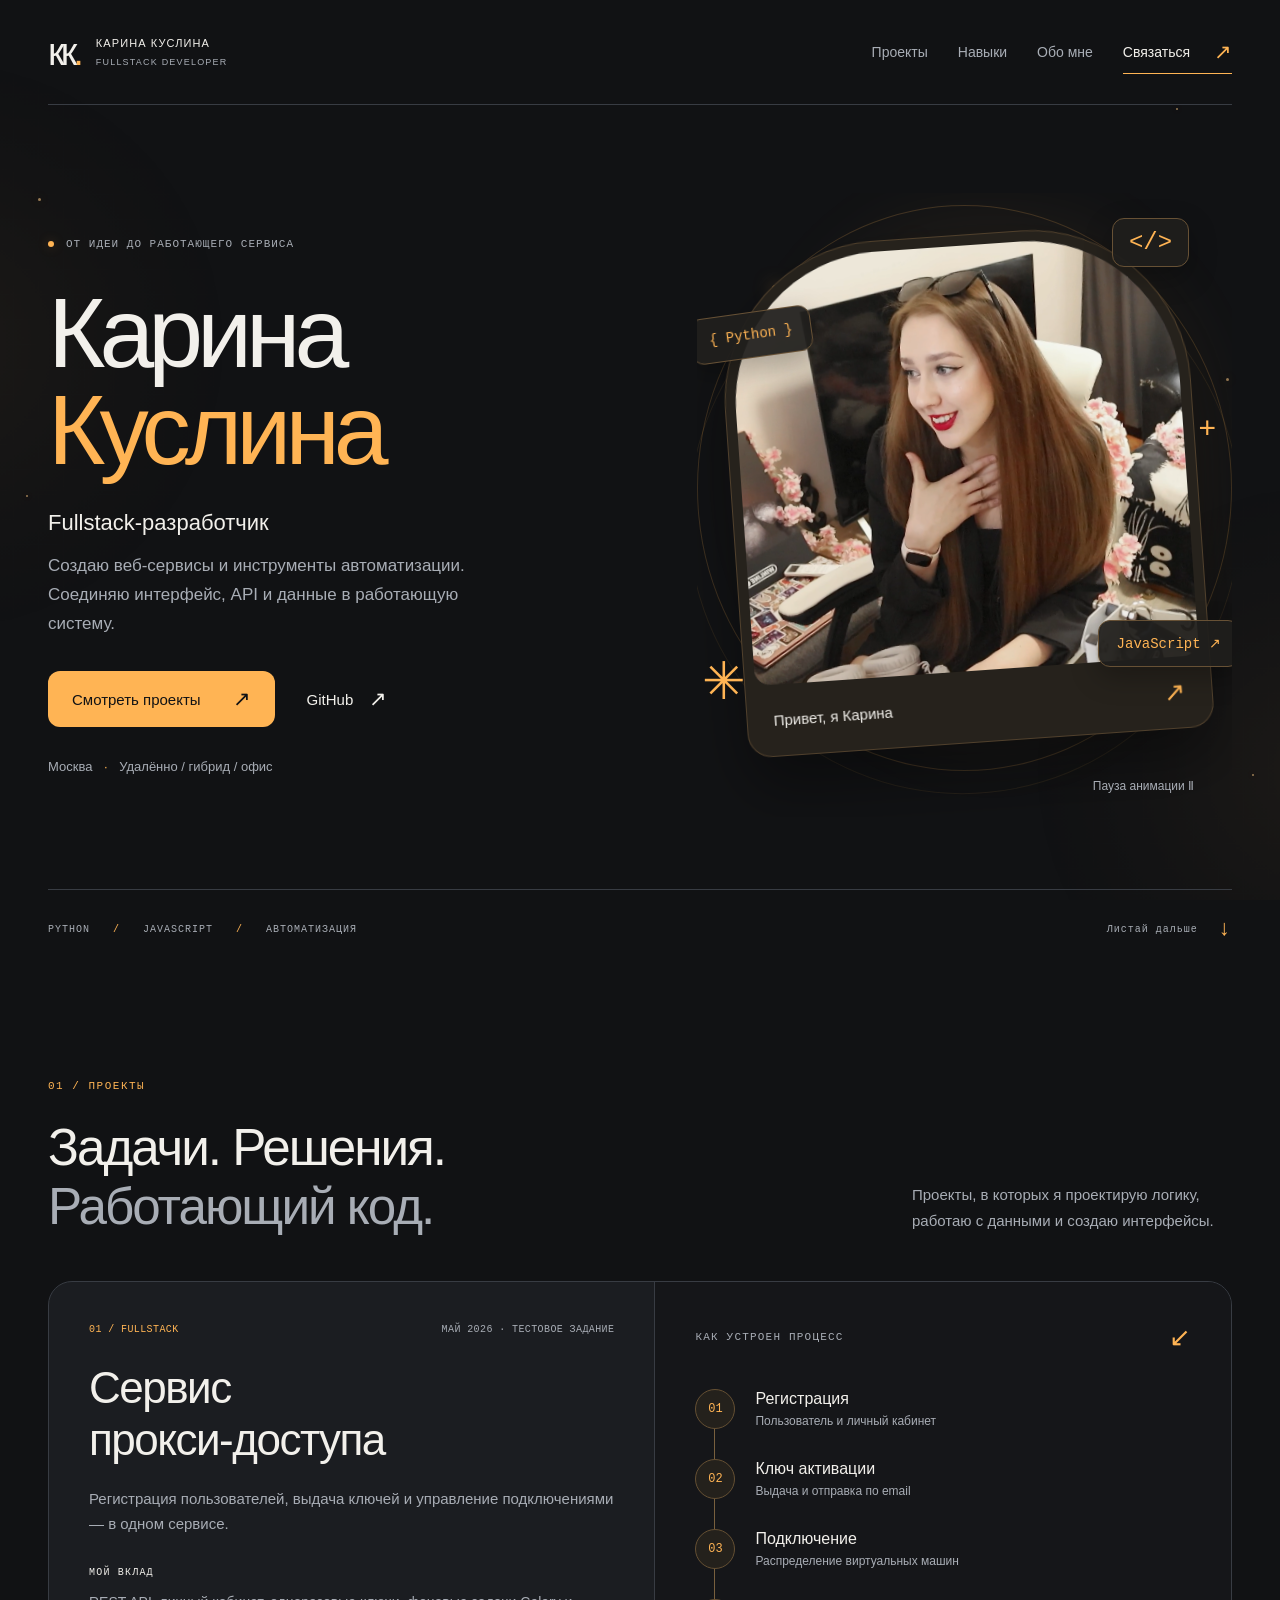
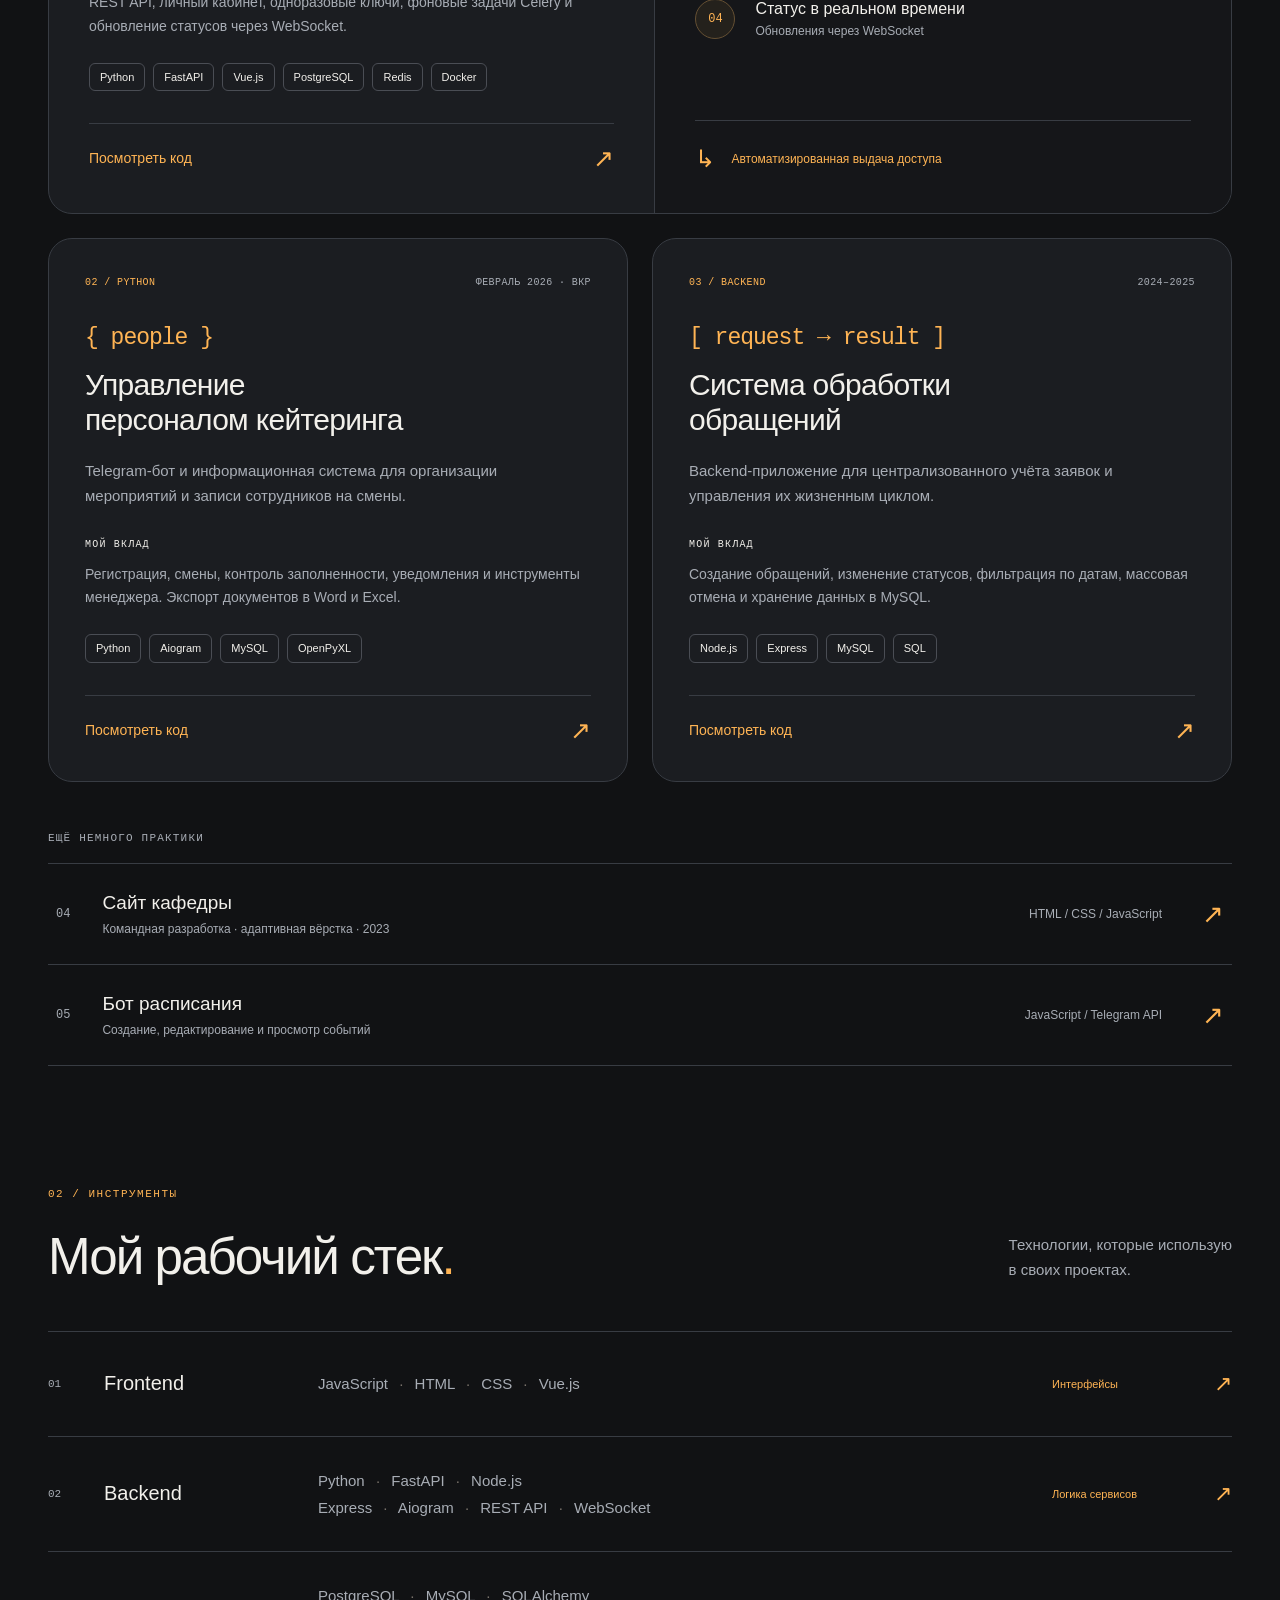
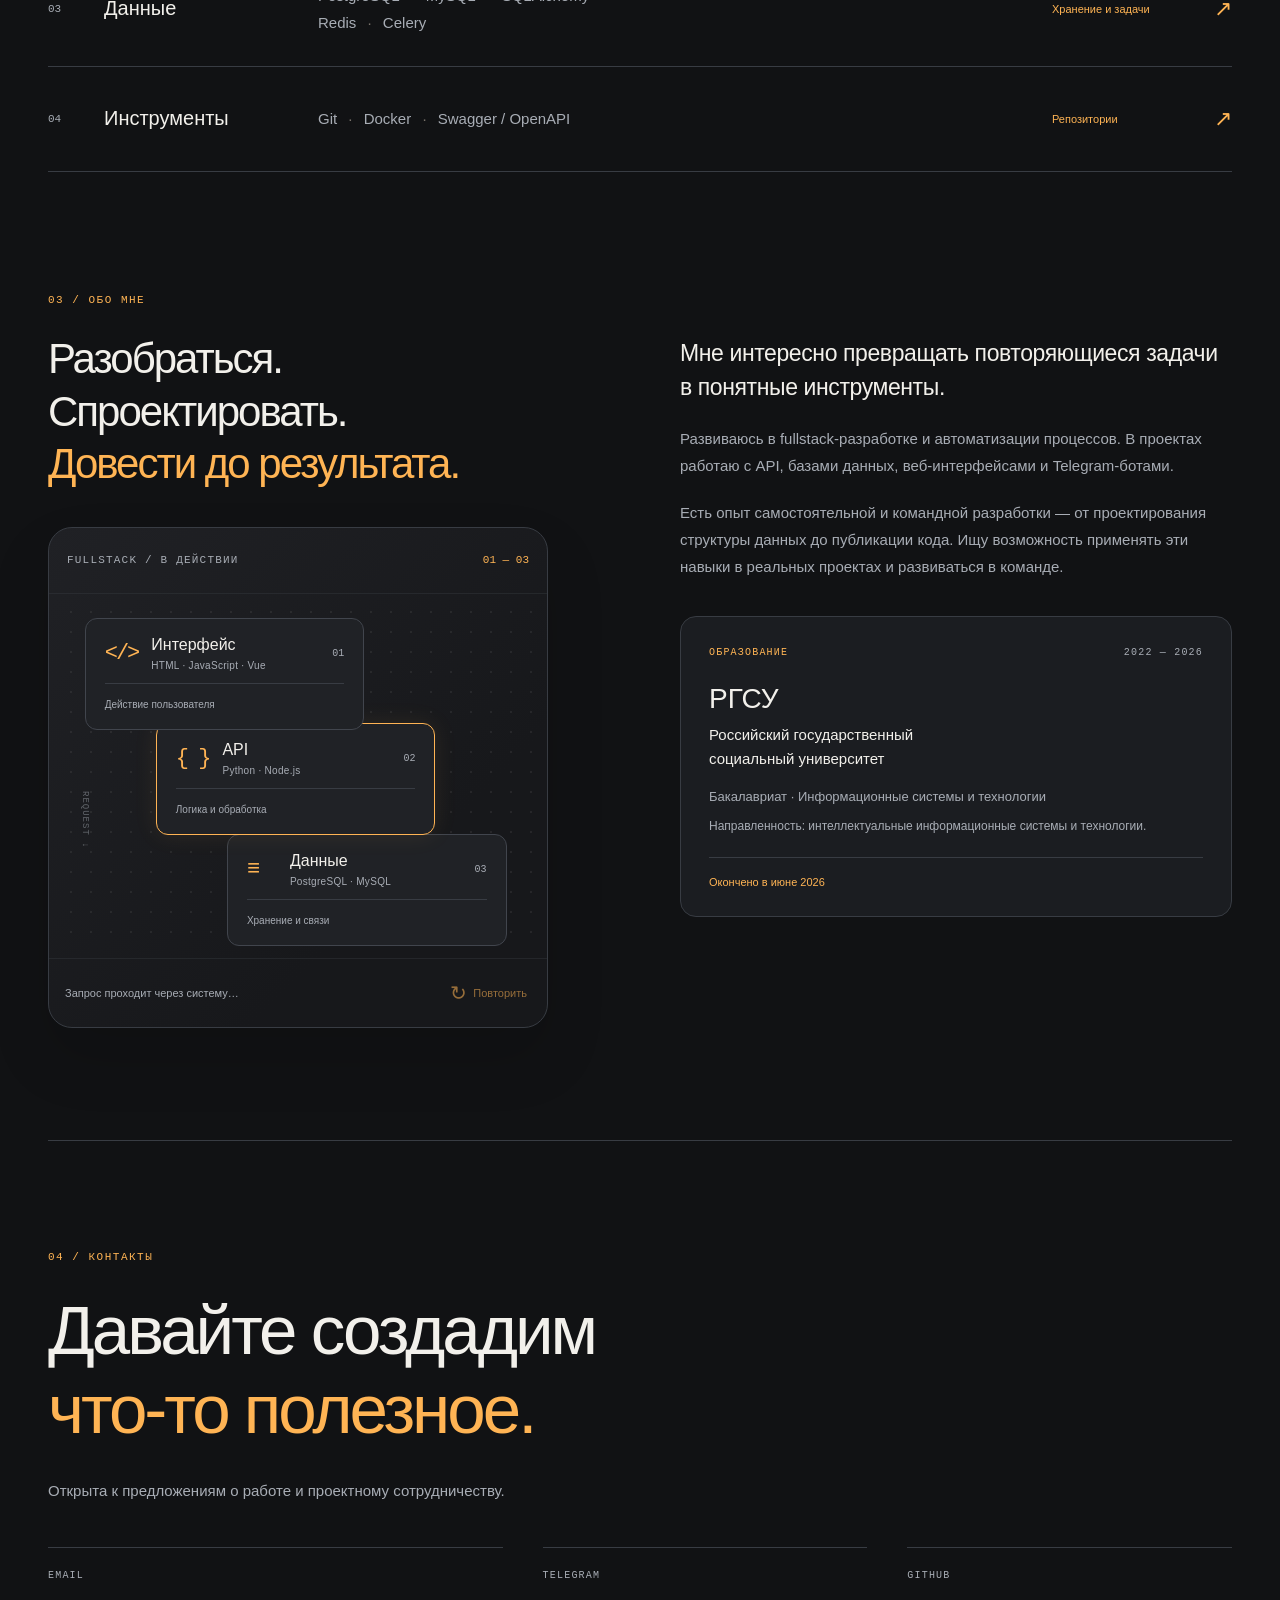
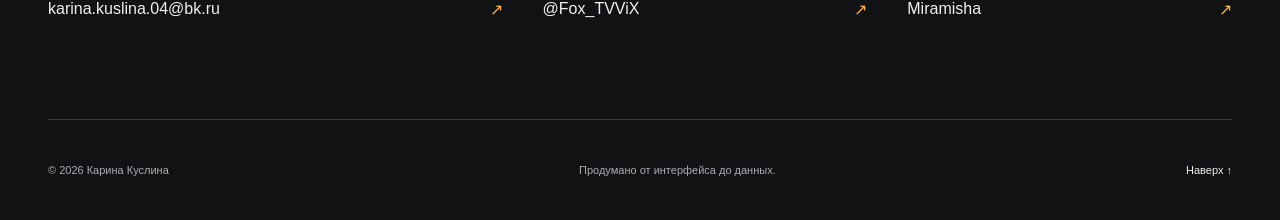
==== design/prototype/index.html @ ec98547b "Remove decorative arrow from contact section" ====
<!doctype html>
<html lang="ru">
<head>
  <meta charset="utf-8">
  <meta name="viewport" content="width=device-width, initial-scale=1">
  <meta name="theme-color" content="#111214">
  <meta name="description" content="Карина Куслина — fullstack-разработчик. Python, JavaScript, веб-сервисы и автоматизация процессов.">
  <title>Карина Куслина — Fullstack-разработчик</title>
  <link rel="stylesheet" href="styles.css">
  <script src="prototype.js" defer></script>
</head>
<body>
  <div class="ambient-background" aria-hidden="true">
    <span class="ambient-glow glow-a"></span><span class="ambient-glow glow-b"></span>
    <span class="ambient-dot dot-a"></span><span class="ambient-dot dot-b"></span>
    <span class="ambient-dot dot-c"></span><span class="ambient-dot dot-d"></span>
    <span class="ambient-dot dot-e"></span><span class="ambient-dot dot-f"></span>
  </div>
  <a class="skip-link" href="#main">К содержанию</a>
  <div class="page-progress" aria-hidden="true"></div>
  <header class="site-header">
    <a class="wordmark" href="#" aria-label="Карина Куслина, в начало"><span class="monogram">кк<span>.</span></span><span class="wordmark-caption">КАРИНА КУСЛИНА<br><span>FULLSTACK DEVELOPER</span></span></a>
    <nav aria-label="Основная навигация">
      <a href="#projects">Проекты</a><a href="#skills">Навыки</a><a href="#about">Обо мне</a><a href="#contact" class="nav-contact">Связаться <span aria-hidden="true">↗</span></a>
    </nav>
  </header>
  <main id="main">
    <section class="hero" aria-labelledby="hero-title">
      <div class="hero-copy">
        <p class="eyebrow entrance"><span class="status-dot"></span> ОТ ИДЕИ ДО РАБОТАЮЩЕГО СЕРВИСА</p>
        <h1 id="hero-title" class="entrance">Карина<br><span>Куслина</span></h1>
        <div class="hero-description entrance"><p class="role">Fullstack-разработчик</p><p>Создаю веб-сервисы и инструменты автоматизации. Соединяю интерфейс, API и данные в работающую систему.</p></div>
        <div class="hero-actions entrance"><a class="button button-primary" href="#projects">Смотреть проекты <span aria-hidden="true">↗</span></a><a class="text-link" href="https://github.com/Miramisha" target="_blank" rel="noopener noreferrer">GitHub <span aria-hidden="true">↗</span></a></div>
        <p class="hero-location entrance">Москва <span>·</span> Удалённо / гибрид / офис</p>
      </div>
      <div class="portrait-scene entrance" data-portrait>
        <div class="portrait-aura" aria-hidden="true"></div>
        <div class="portrait-orbit orbit-one" aria-hidden="true"></div>
        <div class="portrait-orbit orbit-two" aria-hidden="true"></div>
        <figure class="portrait-frame"><div class="portrait-crop"><img src="assets/karina-portrait.png" alt="Карина Куслина" width="828" height="1792" fetchpriority="high"></div><figcaption><span>Привет, я Карина</span><span aria-hidden="true">↗</span></figcaption></figure>
        <span class="floating-token token-python" aria-hidden="true">{ Python }</span>
        <span class="floating-token token-js" aria-hidden="true">JavaScript ↗</span>
        <span class="floating-token token-code" aria-hidden="true">&lt;/&gt;</span>
        <span class="portrait-spark spark-one" aria-hidden="true">✳</span>
        <span class="portrait-spark spark-two" aria-hidden="true">+</span>
        <button class="motion-toggle" type="button" aria-pressed="false" data-motion-toggle>Пауза анимации <span aria-hidden="true">Ⅱ</span></button>
      </div>
    </section>
    <div class="hero-footnote"><span>PYTHON <span class="slash">/</span> JAVASCRIPT <span class="slash">/</span> АВТОМАТИЗАЦИЯ</span><a href="#projects">Листай дальше <span aria-hidden="true">↓</span></a></div>

    <section class="section projects" id="projects" aria-labelledby="projects-title">
      <div class="section-heading reveal"><div><p class="eyebrow section-number">01 / ПРОЕКТЫ</p><h2 id="projects-title">Задачи. Решения.<br><span class="muted">Работающий код.</span></h2></div><p class="section-intro">Проекты, в которых я проектирую логику, работаю с данными и создаю интерфейсы.</p></div>
      <article class="project project-featured reveal">
        <div class="project-copy"><div class="project-meta"><span>01 / FULLSTACK</span><span>МАЙ 2026 · ТЕСТОВОЕ ЗАДАНИЕ</span></div><h3>Сервис<br>прокси-доступа</h3><p>Регистрация пользователей, выдача ключей и управление подключениями — в одном сервисе.</p><div class="contribution"><span class="micro-label">МОЙ ВКЛАД</span><p>REST API, личный кабинет, одноразовые ключи, фоновые задачи Celery и обновление статусов через WebSocket.</p></div><ul class="tags" aria-label="Технологии проекта"><li>Python</li><li>FastAPI</li><li>Vue.js</li><li>PostgreSQL</li><li>Redis</li><li>Docker</li></ul><a class="project-link" href="https://github.com/Miramisha/proxy-access-service" target="_blank" rel="noopener noreferrer">Посмотреть код <span aria-hidden="true">↗</span></a></div>
        <div class="project-flow" aria-label="Схема возможностей сервиса прокси-доступа"><div class="flow-label"><span class="micro-label">КАК УСТРОЕН ПРОЦЕСС</span><span aria-hidden="true">↙</span></div><ol class="flow-steps"><li><span class="step-count">01</span><div><strong>Регистрация</strong><span>Пользователь и личный кабинет</span></div></li><li><span class="step-count">02</span><div><strong>Ключ активации</strong><span>Выдача и отправка по email</span></div></li><li><span class="step-count">03</span><div><strong>Подключение</strong><span>Распределение виртуальных машин</span></div></li><li><span class="step-count">04</span><div><strong>Статус в реальном времени</strong><span>Обновления через WebSocket</span></div></li></ol><div class="flow-result"><span aria-hidden="true">↳</span> Автоматизированная выдача доступа</div></div>
      </article>
      <div class="project-grid">
        <article class="project reveal"><div class="project-meta"><span>02 / PYTHON</span><span>ФЕВРАЛЬ 2026 · ВКР</span></div><div class="project-mark" aria-hidden="true">{ people }</div><h3>Управление<br>персоналом кейтеринга</h3><p>Telegram-бот и информационная система для организации мероприятий и записи сотрудников на смены.</p><div class="contribution"><span class="micro-label">МОЙ ВКЛАД</span><p>Регистрация, смены, контроль заполненности, уведомления и инструменты менеджера. Экспорт документов в Word и Excel.</p></div><ul class="tags" aria-label="Технологии проекта"><li>Python</li><li>Aiogram</li><li>MySQL</li><li>OpenPyXL</li></ul><a class="project-link" href="https://github.com/Miramisha/telegram-bot-catering-management" target="_blank" rel="noopener noreferrer">Посмотреть код <span aria-hidden="true">↗</span></a></article>
        <article class="project reveal"><div class="project-meta"><span>03 / BACKEND</span><span>2024–2025</span></div><div class="project-mark" aria-hidden="true">[ request → result ]</div><h3>Система обработки<br>обращений</h3><p>Backend-приложение для централизованного учёта заявок и управления их жизненным циклом.</p><div class="contribution"><span class="micro-label">МОЙ ВКЛАД</span><p>Создание обращений, изменение статусов, фильтрация по датам, массовая отмена и хранение данных в MySQL.</p></div><ul class="tags" aria-label="Технологии проекта"><li>Node.js</li><li>Express</li><li>MySQL</li><li>SQL</li></ul><a class="project-link" href="https://github.com/Miramisha/appeals-system" target="_blank" rel="noopener noreferrer">Посмотреть код <span aria-hidden="true">↗</span></a></article>
      </div>
      <div class="more-projects reveal"><p class="micro-label">ЕЩЁ НЕМНОГО ПРАКТИКИ</p><a href="https://github.com/Miramisha/TProgramming_2023" target="_blank" rel="noopener noreferrer"><span class="more-number">04</span><span class="more-title">Сайт кафедры<small>Командная разработка · адаптивная вёрстка · 2023</small></span><span class="more-stack">HTML / CSS / JavaScript</span><span class="link-arrow" aria-hidden="true">↗</span></a><a href="https://github.com/Miramisha/telegram-schedule-bot" target="_blank" rel="noopener noreferrer"><span class="more-number">05</span><span class="more-title">Бот расписания<small>Создание, редактирование и просмотр событий</small></span><span class="more-stack">JavaScript / Telegram API</span><span class="link-arrow" aria-hidden="true">↗</span></a></div>
    </section>

    <section class="section skills" id="skills" aria-labelledby="skills-title"><div class="section-heading reveal"><div><p class="eyebrow section-number">02 / ИНСТРУМЕНТЫ</p><h2 id="skills-title">Мой рабочий стек<span class="accent">.</span></h2></div><p class="section-intro">Технологии, которые использую<br>в своих проектах.</p></div><div class="skill-table">
      <div class="skill-row reveal"><span class="skill-index">01</span><h3>Frontend</h3><p>JavaScript <span>·</span> HTML <span>·</span> CSS <span>·</span> Vue.js</p><a href="#projects" aria-label="Посмотреть проекты с frontend">Интерфейсы <span aria-hidden="true">↗</span></a></div>
      <div class="skill-row reveal"><span class="skill-index">02</span><h3>Backend</h3><p>Python <span>·</span> FastAPI <span>·</span> Node.js<br>Express <span>·</span> Aiogram <span>·</span> REST API <span>·</span> WebSocket</p><a href="#projects" aria-label="Посмотреть backend-проекты">Логика сервисов <span aria-hidden="true">↗</span></a></div>
      <div class="skill-row reveal"><span class="skill-index">03</span><h3>Данные</h3><p>PostgreSQL <span>·</span> MySQL <span>·</span> SQLAlchemy<br>Redis <span>·</span> Celery</p><a href="#projects" aria-label="Посмотреть проекты с базами данных">Хранение и задачи <span aria-hidden="true">↗</span></a></div>
      <div class="skill-row reveal"><span class="skill-index">04</span><h3>Инструменты</h3><p>Git <span>·</span> Docker <span>·</span> Swagger / OpenAPI</p><a href="https://github.com/Miramisha" target="_blank" rel="noopener noreferrer">Репозитории <span aria-hidden="true">↗</span></a></div>
    </div></section>

    <section class="section about" id="about" aria-labelledby="about-title"><div class="about-title reveal"><p class="eyebrow section-number">03 / ОБО МНЕ</p><h2 id="about-title">Разобраться.<br>Спроектировать.<br><span class="accent">Довести до результата.</span></h2>      <div class="system-card entrance" aria-label="Анимированная схема: интерфейс передаёт запрос в API, API обращается к данным и возвращает ответ">
        <div class="system-heading"><span class="micro-label">FULLSTACK / В ДЕЙСТВИИ</span><span class="system-index">01 — 03</span></div>
        <div class="system-diagram" data-system>
          <svg class="connections" viewBox="0 0 480 348" preserveAspectRatio="none" aria-hidden="true"><path class="wire" d="M135 77 V123 Q135 138 150 138 H240 V173 M240 173 V229 Q240 244 255 244 H345 V285"/><path class="wire-active" d="M135 77 V123 Q135 138 150 138 H240 V173 M240 173 V229 Q240 244 255 244 H345 V285"/></svg>
          <div class="system-node node-interface" data-node="0"><div class="node-title"><span class="node-symbol" aria-hidden="true">&lt;/&gt;</span><span>Интерфейс<small>HTML · JavaScript · Vue</small></span><span class="node-number">01</span></div><div class="node-rule"></div><span class="node-caption">Действие пользователя</span></div>
          <div class="packet-label" aria-hidden="true">REQUEST ↓</div>
          <div class="system-node node-api" data-node="1"><div class="node-title"><span class="node-symbol" aria-hidden="true">{ }</span><span>API<small>Python · Node.js</small></span><span class="node-number">02</span></div><div class="node-rule"></div><span class="node-caption">Логика и обработка</span></div>
          <div class="system-node node-data" data-node="2"><div class="node-title"><span class="node-symbol" aria-hidden="true">≡</span><span>Данные<small>PostgreSQL · MySQL</small></span><span class="node-number">03</span></div><div class="node-rule"></div><span class="node-caption">Хранение и связи</span></div>
        </div>
        <div class="system-footer"><span class="system-message" role="status" aria-live="polite">Одна система. Три уровня.</span><button type="button" class="replay" data-replay aria-label="Повторить анимацию запроса"><span aria-hidden="true">↻</span> Повторить</button></div>
      </div></div><div class="about-copy reveal"><p class="about-lead">Мне интересно превращать повторяющиеся задачи в понятные инструменты.</p><p>Развиваюсь в fullstack-разработке и автоматизации процессов. В проектах работаю с API, базами данных, веб-интерфейсами и Telegram-ботами.</p><p>Есть опыт самостоятельной и командной разработки — от проектирования структуры данных до публикации кода. Ищу возможность применять эти навыки в реальных проектах и развиваться в команде.</p><div class="education"><p class="micro-label">ОБРАЗОВАНИЕ <span>2022 — 2026</span></p><h3>РГСУ</h3><p>Российский государственный<br>социальный университет</p><p class="education-program">Бакалавриат · Информационные системы и технологии</p><p class="education-detail">Направленность: интеллектуальные информационные системы и технологии.</p><span class="graduated">Окончено в июне 2026</span></div></div></section>

    <section class="section contact reveal" id="contact" aria-labelledby="contact-title"><p class="eyebrow section-number">04 / КОНТАКТЫ</p><div class="contact-heading"><h2 id="contact-title">Давайте создадим<br><span class="accent">что-то полезное.</span></h2></div><p class="contact-description">Открыта к предложениям о работе и проектному сотрудничеству.</p><div class="contact-links"><a href="mailto:karina.kuslina.04@bk.ru"><span class="micro-label">EMAIL</span><span>karina.kuslina.04@bk.ru <span aria-hidden="true">↗</span></span></a><a href="https://t.me/Fox_TVViX" target="_blank" rel="noopener noreferrer"><span class="micro-label">TELEGRAM</span><span>@Fox_TVViX <span aria-hidden="true">↗</span></span></a><a href="https://github.com/Miramisha" target="_blank" rel="noopener noreferrer"><span class="micro-label">GITHUB</span><span>Miramisha <span aria-hidden="true">↗</span></span></a></div></section>
  </main>
  <footer class="site-footer"><span>© 2026 Карина Куслина</span><span>Продумано от интерфейса до данных.</span><a href="#">Наверх ↑</a></footer>
</body>
</html>
---- design/prototype/styles.css ----
:root{color-scheme:dark;--bg:#111214;--surface:#1b1d21;--text:#f2f0eb;--muted:#a8adb5;--accent:#ffb454;--hover:#ffc77d;--border:#383c43;--ease:cubic-bezier(.22,1,.36,1);font-family:Inter,"Helvetica Neue",Arial,sans-serif;color:var(--text);background:var(--bg);font-synthesis:none;scroll-behavior:smooth;scroll-padding-top:36px}
*{box-sizing:border-box}body{margin:0}a{color:inherit;text-decoration:none}button{font:inherit}button,a{-webkit-tap-highlight-color:transparent}a:focus-visible,button:focus-visible{outline:2px solid var(--accent);outline-offset:6px;border-radius:4px}::selection{color:var(--bg);background:var(--accent)}p,h1,h2,h3{margin:0}button{cursor:pointer}button:disabled{cursor:wait}a,button{touch-action:manipulation}.skip-link{position:absolute;top:12px;left:16px;z-index:10;background:var(--accent);color:var(--bg);padding:16px;transform:translateY(-200%)}.skip-link:focus{transform:translateY(0)}.page-progress{position:fixed;top:0;left:0;height:2px;width:100%;transform:scaleX(0);transform-origin:left;background:var(--accent);z-index:20;pointer-events:none}
.site-header,main,.site-footer{width:min(1200px,calc(100% - 96px));margin-inline:auto}.site-header{display:flex;align-items:center;justify-content:space-between;padding:30px 0;border-bottom:1px solid var(--border);gap:32px}.wordmark{display:flex;gap:16px;align-items:center;flex-shrink:0}.monogram{font-size:38px;letter-spacing:-4px;font-weight:500;line-height:1}.monogram span{color:var(--accent)}.wordmark-caption{font-size:11px;line-height:1.65;letter-spacing:1.1px}.wordmark-caption>span{color:var(--muted);font-size:9px;letter-spacing:1.2px}.site-header nav{display:flex;gap:30px;align-items:center;font-size:14px}.site-header nav a{display:inline-flex;gap:24px;align-items:center;min-height:44px;color:var(--muted);transition:color .2s}.site-header nav a:hover{color:var(--text)}.site-header nav .nav-contact{color:var(--text);border-bottom:1px solid var(--accent)}.nav-contact span{color:var(--accent);font-size:21px}
.hero{display:grid;grid-template-columns:1.1fr 1fr;gap:60px;align-items:center;padding:88px 0 72px}.eyebrow,.micro-label,.project-meta,.system-index,.packet-label,.node-number,.hero-footnote,.skill-index,.more-number{font-family:"SFMono-Regular",Consolas,"Liberation Mono",monospace}.eyebrow{font-size:12px;letter-spacing:1.5px;line-height:1.6}.hero .eyebrow{display:flex;align-items:center;gap:12px;color:var(--muted);font-size:11px;letter-spacing:1px}.status-dot{display:inline-block;width:6px;height:6px;background:var(--accent);border-radius:50%;box-shadow:0 0 12px #ffb45445}.hero h1{font-weight:500;font-size:clamp(70px,7.7vw,108px);letter-spacing:-6px;line-height:.98;margin:32px 0}.hero h1>span{color:var(--accent)}.hero h1>.name-period{color:var(--text)}.hero-description .role{font-size:22px;color:var(--text);margin-bottom:16px}.hero-description>p:last-child{font-size:17px;line-height:1.7;color:var(--muted);max-width:465px}.hero-actions{display:flex;align-items:center;gap:32px;margin-top:32px}.button{display:inline-flex;align-items:center;justify-content:space-between;min-height:54px;padding:16px 24px;gap:32px;border-radius:12px;font-size:15px;font-weight:500;transition:transform .2s var(--ease),background .2s}.button-primary{color:var(--bg);background:var(--accent)}.button-primary:hover{background:var(--hover);transform:translateY(-3px)}.button>span,.text-link>span{font-size:21px;transition:transform .2s}.button:hover>span,.text-link:hover>span{transform:translate(2px,-2px)}.text-link{font-size:15px;display:inline-flex;gap:16px;align-items:center;min-height:44px}.hero-location{font-size:13px;color:var(--muted);margin-top:32px}.hero-location span{padding:0 8px;color:var(--accent)}
.system-card{min-width:0;position:relative;background:linear-gradient(135deg,#202125,#17181b 70%);border:1px solid var(--border);border-radius:24px;overflow:hidden;margin-top:28px;box-shadow:0 30px 60px #0002}.system-heading{display:flex;justify-content:space-between;align-items:center;padding:24px 26px;border-bottom:1px solid #383c4366;gap:16px}.micro-label{font-size:11px;letter-spacing:1.2px;line-height:1.6}.system-heading .micro-label{color:var(--muted)}.system-index{font-size:11px;color:var(--accent);white-space:nowrap}.system-diagram{height:348px;position:relative;background-image:radial-gradient(#66666630 .8px,transparent .8px);background-size:20px 20px;margin:8px 12px}.connections{position:absolute;inset:0;width:100%;height:100%;overflow:visible}.wire,.wire-active{fill:none;stroke-width:1.5;stroke:var(--border)}.wire-active{stroke:var(--accent);stroke-dasharray:30 420;stroke-dashoffset:450;opacity:0}.system-node{position:absolute;width:59%;padding:17px 19px;background:#202226;border:1px solid #41454d;border-radius:12px;transition:border-color .3s,box-shadow .3s,transform .4s var(--ease)}.node-interface{top:16px;left:5%;z-index:3}.node-api{top:124px;left:20%;z-index:2}.node-data{top:232px;left:35%;z-index:1}.node-title{display:flex;align-items:center;gap:13px;font-size:16px}.node-title small{display:block;color:var(--muted);font-size:10px;margin-top:6px;letter-spacing:.3px}.node-symbol{color:var(--accent);font-family:monospace;font-size:22px;letter-spacing:-2px;min-width:30px}.node-number{margin-left:auto;font-size:10px;color:var(--muted)}.node-rule{height:1px;background:#383c43;margin:12px 0 10px}.node-caption{font-size:10px;color:var(--muted)}.packet-label{position:absolute;top:189px;left:4%;font-size:9px;letter-spacing:1px;color:#a8adb580;writing-mode:vertical-rl}.system-node.is-active{border-color:var(--accent);box-shadow:0 0 24px #ffb45416;transform:translateY(-3px)}.system-card.is-running .wire-active{animation:request-flow 1.8s linear both}.system-footer{display:flex;justify-content:space-between;align-items:center;gap:12px;min-height:62px;padding:16px 24px;border-top:1px solid #383c4366}.system-message{font-size:11px;color:var(--muted)}.replay{background:transparent;border:0;color:var(--accent);font-size:11px;display:flex;align-items:center;gap:6px;min-height:36px;padding:4px;white-space:nowrap}.replay>span{font-size:20px}.replay:disabled{opacity:.55}.hero-footnote{display:flex;justify-content:space-between;align-items:center;border-top:1px solid var(--border);padding:24px 0;color:var(--muted);font-size:10px;letter-spacing:1px}.hero-footnote .slash{color:var(--accent);padding:0 16px}.hero-footnote a{display:flex;gap:20px;align-items:center;min-height:32px}.hero-footnote a>span{color:var(--accent);font-size:22px}
.section{padding-top:108px;padding-bottom:12px;scroll-margin-top:24px}.section-heading{display:flex;align-items:flex-end;justify-content:space-between;gap:48px;margin-bottom:44px}.section-number{color:var(--accent);font-size:11px;margin-bottom:24px}h2{font-weight:500;font-size:clamp(34px,4vw,52px);letter-spacing:-2px;line-height:1.15}.muted{color:var(--muted)}.accent{color:var(--accent)}.section-intro{max-width:320px;color:var(--muted);font-size:15px;line-height:1.7;padding-bottom:4px}.project{background:var(--surface);border:1px solid var(--border);border-radius:24px;padding:36px;display:flex;flex-direction:column;transition:transform .25s var(--ease),border-color .25s;min-width:0}.project:hover,.project:focus-within{border-color:#a67a45;transform:translateY(-4px)}.project-featured{display:grid;grid-template-columns:1.05fr 1fr;padding:0;overflow:hidden}.project-copy{padding:40px}.project-meta{display:flex;justify-content:space-between;gap:14px;flex-wrap:wrap;font-size:10px;color:var(--muted);letter-spacing:.4px;line-height:1.6}.project-meta>span:first-child{color:var(--accent)}.project h3{font-size:30px;font-weight:500;line-height:1.18;letter-spacing:-.7px;margin-top:24px;margin-bottom:20px}.project-featured h3{font-size:44px;letter-spacing:-1.5px}.project p{font-size:15px;color:var(--muted);line-height:1.7}.contribution{margin-top:24px}.contribution .micro-label{color:var(--text);font-size:10px}.contribution p{margin-top:10px;font-size:14px}.tags{list-style:none;padding:0;display:flex;flex-wrap:wrap;gap:8px;margin:24px 0 32px}.tags li{border:1px solid #4a4d54;border-radius:6px;padding:6px 10px;font-size:11px;color:var(--text);line-height:1.3}.project-link{margin-top:auto;display:flex;justify-content:space-between;align-items:center;font-size:14px;color:var(--accent);padding-top:20px;border-top:1px solid var(--border);min-height:44px}.project-link>span{font-size:25px;transition:transform .2s}.project-link:hover>span{transform:translate(3px,-3px)}.project-flow{background:#151619;padding:40px;display:flex;flex-direction:column;border-left:1px solid var(--border)}.flow-label{display:flex;justify-content:space-between;align-items:center;color:var(--muted)}.flow-label>span:last-child{font-size:26px;color:var(--accent)}.flow-steps{padding:0;list-style:none;position:relative;margin:36px 0 28px}.flow-steps:before{content:"";position:absolute;left:19px;top:25px;bottom:25px;border-left:1px solid #78603e}.flow-steps li{position:relative;display:flex;gap:20px;align-items:center;padding:0 0 30px}.flow-steps li:last-child{padding-bottom:0}.step-count{font-family:monospace;display:flex;align-items:center;justify-content:center;background:#24211c;color:var(--accent);width:40px;height:40px;border:1px solid #655033;border-radius:50%;flex-shrink:0;font-size:12px}.flow-steps strong{font-size:16px;font-weight:500}.flow-steps div>span{display:block;color:var(--muted);font-size:12px;margin-top:6px}.flow-result{border-top:1px solid var(--border);padding-top:24px;font-size:12px;color:var(--accent);margin-top:auto;display:flex;gap:16px;align-items:center}.flow-result>span{font-size:24px}.project-grid{display:grid;grid-template-columns:1fr 1fr;gap:24px;margin-top:24px}.project-mark{font-family:monospace;color:var(--accent);font-size:23px;letter-spacing:-1px;margin:34px 0 4px}.project-grid .project h3{margin-top:12px}.more-projects{margin-top:48px}.more-projects>.micro-label{color:var(--muted);margin-bottom:16px}.more-projects>a{display:flex;align-items:center;gap:32px;padding:28px 8px;border-top:1px solid var(--border);transition:background .2s}.more-projects>a:last-child{border-bottom:1px solid var(--border)}.more-projects>a:hover{background:var(--surface)}.more-number{font-size:12px;color:var(--muted)}.more-title{font-size:19px}.more-title small{display:block;font-size:12px;color:var(--muted);margin-top:8px}.more-stack{font-size:12px;color:var(--muted);margin-left:auto}.link-arrow{color:var(--accent);font-size:26px;margin-left:8px}
.skill-row{display:grid;grid-template-columns:32px 190px 1fr 180px;gap:24px;align-items:center;border-top:1px solid var(--border);padding:30px 0}.skill-row:last-child{border-bottom:1px solid var(--border)}.skill-index{font-size:11px;color:var(--muted)}.skill-row h3{font-size:20px;font-weight:500}.skill-row p{font-size:15px;line-height:1.8;color:var(--muted)}.skill-row p>span{padding:0 7px;color:#79726a}.skill-row a{color:var(--accent);font-size:11px;min-height:44px;display:flex;align-items:center;justify-content:space-between;gap:16px}.skill-row a>span{font-size:22px}.about{display:grid;grid-template-columns:1fr 1fr;gap:80px;padding-bottom:112px;border-bottom:1px solid var(--border)}.about h2{font-size:42px;line-height:1.25}.about-copy{padding-top:44px}.about-copy>p{font-size:15px;line-height:1.8;color:var(--muted);margin-bottom:20px}.about-copy>.about-lead{font-size:23px;color:var(--text);line-height:1.5;letter-spacing:-.4px}.education{margin-top:36px;padding:28px;border:1px solid var(--border);border-radius:16px;background:var(--surface)}.education .micro-label{color:var(--accent);display:flex;justify-content:space-between;gap:12px;font-size:10px}.education .micro-label>span{color:var(--muted)}.education h3{font-size:28px;font-weight:500;margin:22px 0 8px}.education p{font-size:15px;line-height:1.6}.education .education-program{color:var(--muted);font-size:13px;margin-top:16px}.education .education-detail{color:var(--muted);font-size:12px;margin-top:10px}.graduated{display:block;border-top:1px solid var(--border);padding-top:18px;margin-top:20px;font-size:11px;color:var(--accent)}.contact{padding-bottom:100px}.contact-heading{display:flex;justify-content:space-between;align-items:center;gap:32px}.contact h2{font-size:clamp(40px,5.4vw,72px);letter-spacing:-3px}.contact-description{color:var(--muted);font-size:15px;line-height:1.7;margin:28px 0 44px}.contact-links{display:grid;grid-template-columns:1.4fr 1fr 1fr;gap:40px}.contact-links>a{display:flex;flex-direction:column;gap:16px;border-top:1px solid var(--border);padding-top:20px;min-width:0}.contact-links>a>.micro-label{color:var(--muted);font-size:10px}.contact-links>a>span:last-child{font-size:16px;display:flex;justify-content:space-between;gap:12px;overflow-wrap:anywhere}.contact-links>a>span:last-child>span{color:var(--accent)}.contact-links>a:hover{border-color:var(--accent)}.site-footer{border-top:1px solid var(--border);padding:28px 0;display:flex;justify-content:space-between;gap:20px;align-items:center;font-size:11px;color:var(--muted)}.site-footer a{min-height:44px;display:flex;align-items:center;color:var(--text)}
@keyframes request-flow{0%{opacity:0;stroke-dashoffset:450}15%{opacity:1}85%{opacity:1}100%{opacity:0;stroke-dashoffset:-60}}
@media(min-width:801px){.hero-copy .entrance:nth-child(2){animation-delay:80ms}.hero-copy .entrance:nth-child(3){animation-delay:140ms}.hero-copy .entrance:nth-child(4){animation-delay:210ms}}
@media(max-width:1100px){.site-header,main,.site-footer{width:calc(100% - 64px)}.hero{gap:32px}.hero h1{font-size:88px}.hero .eyebrow{font-size:9px}.wordmark-caption{display:none}.site-header nav{gap:24px}.system-heading{padding-inline:18px}.system-heading .micro-label{font-size:9px}.system-node{width:65%;padding:14px}.node-interface{left:1%}.node-api{left:16%}.node-data{left:31%}.node-title{gap:10px;font-size:14px}.node-symbol{min-width:25px}.system-footer{padding-inline:14px}.system-message{font-size:10px}.skill-row{grid-template-columns:24px 150px 1fr 140px;gap:16px}.project-copy,.project-flow{padding:32px}.about{gap:48px}.about h2{font-size:36px}.contact-links{gap:24px}.contact-links>a>span:last-child{font-size:14px}}
@media(max-width:800px){.hero{grid-template-columns:1fr;padding-top:56px;gap:24px}.hero h1{font-size:100px}.hero .eyebrow{font-size:10px}.hero-copy{max-width:600px}.system-card{max-width:560px;width:100%;justify-self:center;margin-top:24px}.system-node{width:59%}.node-interface{left:5%}.node-api{left:20%}.node-data{left:35%}.node-title{font-size:16px}.system-heading .micro-label{font-size:11px}.system-message{font-size:11px}.section{padding-top:80px}.section-heading{align-items:flex-start;gap:24px}.section-intro{max-width:240px;font-size:14px}.project-featured{grid-template-columns:1fr}.project-flow{border-left:0;border-top:1px solid var(--border)}.flow-steps{display:grid;grid-template-columns:1fr 1fr;gap:24px}.flow-steps:before{display:none}.flow-steps li{padding:0;gap:12px}.flow-steps strong{font-size:14px}.flow-steps div>span{font-size:11px}.project{padding:28px}.project-featured{padding:0}.project h3{font-size:26px}.project-featured h3{font-size:40px}.project-meta{font-size:9px}.project p{font-size:14px}.project-mark{font-size:19px}.skill-row{grid-template-columns:24px 140px 1fr}.skill-row a{grid-column:3;min-height:32px;justify-content:flex-start}.about{grid-template-columns:1fr;gap:28px}.about-copy{padding:0;max-width:600px}.about h2{font-size:42px}.contact-links{grid-template-columns:1fr;gap:26px}.contact-links>a{gap:10px}.contact-links>a>span:last-child{font-size:18px}.site-footer>span:nth-child(2){display:none}}
@media(max-width:520px){.site-header,main,.site-footer{width:calc(100% - 40px)}.site-header{padding:16px 0;gap:16px;align-items:flex-start}.monogram{font-size:32px;margin-top:4px}.site-header nav{gap:4px 20px;flex-wrap:wrap;justify-content:flex-end;max-width:260px;font-size:12px}.site-header nav a{min-height:34px;gap:6px}.site-header nav .nav-contact{border:0;color:var(--accent)}.nav-contact span{font-size:16px}.hero{padding:48px 0 40px;gap:8px}.hero .eyebrow{font-size:8px;letter-spacing:.65px;gap:8px}.hero h1{font-size:clamp(64px,20vw,96px);letter-spacing:-4px;line-height:1.02;margin:24px 0}.hero-description .role{font-size:21px;margin-bottom:16px}.hero-description>p:last-child{font-size:15px;line-height:1.7}.hero-actions{gap:24px;margin-top:24px}.button{font-size:13px;gap:24px;padding:15px 18px;min-height:52px}.text-link{font-size:13px;gap:8px}.hero-location{font-size:11px;margin-top:24px}.system-card{border-radius:18px;margin-top:32px}.system-heading{padding:16px}.system-heading .micro-label{font-size:9px;letter-spacing:.8px}.system-index{font-size:9px}.system-diagram{margin:4px 8px;height:328px}.system-node{width:74%;padding:12px 14px}.node-interface{left:1%;top:14px}.node-api{left:12%;top:120px}.node-data{left:23%;top:226px}.node-title{font-size:14px}.node-title small{font-size:9px}.node-caption{font-size:9px}.node-rule{margin:9px 0 7px}.node-number{font-size:9px}.packet-label{display:none}.system-footer{padding:12px;min-height:58px;gap:8px}.system-message{font-size:9px}.replay{font-size:10px}.hero-footnote{font-size:8px;letter-spacing:.4px;padding:16px 0}.hero-footnote .slash{padding:0 5px}.hero-footnote a{gap:8px;font-size:0}.hero-footnote a>span{font-size:21px}.section{padding-top:64px}.section-number{font-size:10px;margin-bottom:20px}.section-heading{display:block;margin-bottom:28px}h2{font-size:36px;letter-spacing:-1.3px}.section-intro{max-width:100%;font-size:14px;margin-top:20px}.project{padding:24px;border-radius:18px}.project-featured{padding:0}.project-copy,.project-flow{padding:24px}.project-featured h3{font-size:36px;letter-spacing:-1px}.project-grid{grid-template-columns:1fr;gap:16px;margin-top:16px}.project h3{font-size:29px}.project-meta{font-size:9px;gap:8px}.project p{font-size:14px}.contribution p{font-size:13px}.tags{gap:6px;margin:20px 0 24px}.tags li{font-size:10px;padding:6px 8px}.flow-steps{display:flex;flex-direction:column;gap:22px;margin:26px 0}.flow-steps:before{display:block}.flow-steps li{gap:16px}.flow-steps strong{font-size:14px}.flow-steps div>span{font-size:11px}.flow-label .micro-label{font-size:9px}.flow-result{font-size:11px;gap:10px;padding-top:18px}.project-mark{font-size:23px;margin-top:28px}.more-projects{margin-top:36px}.more-projects>.micro-label{font-size:9px}.more-projects>a{gap:16px;padding:22px 0}.more-title{font-size:17px}.more-title small{font-size:11px;line-height:1.5}.more-stack{display:none}.link-arrow{margin-left:auto;font-size:22px}.more-number{font-size:10px}.skill-row{grid-template-columns:20px 1fr;gap:10px 16px;padding:24px 0}.skill-row h3{font-size:20px}.skill-row p{grid-column:2;font-size:14px}.skill-row p>span{padding:0 3px}.skill-row a{grid-column:2;font-size:11px}.about{gap:28px;padding-bottom:64px}.about h2{font-size:32px;letter-spacing:-1px}.about-copy>.about-lead{font-size:21px}.about-copy>p{font-size:14px}.education{padding:22px}.education p{font-size:14px}.education .micro-label{font-size:9px}.contact{padding-bottom:64px}.contact h2{font-size:36px;letter-spacing:-1.6px}.contact-description{font-size:14px;margin:24px 0 32px}.contact-links>a>span:last-child{font-size:16px}.site-footer{font-size:10px;padding:18px 0}}
@media(prefers-reduced-motion:reduce){:root{scroll-behavior:auto}*,*:before,*:after{animation:none!important;transition:none!important}.project:hover,.project:focus-within,.button-primary:hover,.system-node.is-active{transform:none}.page-progress{display:none}}
/* Comfortable touch targets and room for wrapped diagram labels. */
@media(max-width:520px){.site-header nav a{min-height:44px}.system-diagram{height:392px}.system-node{min-height:112px}.node-interface{top:14px}.node-api{top:142px}.node-data{top:270px}.hero-description>p:last-child,.project p,.about-copy>p{font-size:16px}.contribution p{font-size:14px}.replay{min-height:44px}.hero-actions{gap:18px}.button{gap:16px}}

/* Portrait-led hero: crop the supplied screenshot in the layout, preserving the photo. */
.hero{position:relative;isolation:isolate}.hero-copy{position:relative;z-index:2}
.portrait-scene{position:relative;min-width:0;padding:42px 34px 74px;perspective:1000px;isolation:isolate}
.portrait-aura{position:absolute;inset:0;z-index:-2;background:radial-gradient(ellipse at 55% 45%,#ffb45432,transparent 64%);filter:blur(22px);animation:aura-breathe 8s ease-in-out infinite alternate;pointer-events:none}
.portrait-frame{margin:0;position:relative;transform:rotate(-4deg) rotateX(var(--portrait-rx,0deg)) rotateY(var(--portrait-ry,0deg));border:1px solid #ae85524d;border-radius:160px 160px 24px 24px;padding:10px;background:#26221c;box-shadow:0 32px 65px #0006;transition:transform .5s var(--ease);overflow:hidden}
.portrait-crop{position:relative;aspect-ratio:828/790;overflow:hidden;border-radius:150px 150px 16px 16px;background:#202226}
.portrait-crop img{position:absolute;width:100%;height:auto;max-width:none;top:50%;left:0;transform:translateY(-50%);display:block}
.portrait-frame figcaption{display:flex;align-items:center;justify-content:space-between;padding:20px 16px 10px;color:var(--text);font-size:15px}.portrait-frame figcaption>span:last-child{color:var(--accent);font-size:26px}
.portrait-orbit{position:absolute;border:1px solid #ffb45430;border-radius:50%;inset:12px 0 46px;z-index:-1;pointer-events:none;animation:orbit-turn 28s linear infinite}.portrait-orbit:before{content:"";position:absolute;top:14%;left:14%;width:8px;height:8px;border-radius:50%;background:var(--accent);box-shadow:0 0 18px #ffb45488}.orbit-two{inset:46px -8px 22px;transform:rotate(34deg);animation-direction:reverse;animation-duration:36s;border-color:#ffb45416}.orbit-two:before{height:4px;width:4px}
.floating-token{position:absolute;z-index:3;border:1px solid #675135;background:#201f1ded;box-shadow:0 10px 28px #0004;border-radius:12px;padding:14px 18px;font:14px "SFMono-Regular",Consolas,monospace;color:var(--accent);animation:token-float 6s ease-in-out infinite;pointer-events:none}.token-python{top:19%;left:-7px;transform:rotate(-8deg)}.token-js{right:-8px;bottom:24%;animation-delay:-2s}.token-code{top:4%;right:8%;font-size:24px;animation-delay:-4s;padding:10px 16px}
.portrait-spark{position:absolute;color:var(--accent);pointer-events:none;animation:spark-turn 18s linear infinite}.spark-one{left:1%;bottom:17%;font-size:52px}.spark-two{right:3%;top:35%;font-size:30px;animation-direction:reverse}
.motion-toggle{display:flex;align-items:center;gap:12px;margin:0;position:absolute;bottom:9px;right:26px;min-height:44px;padding:8px 12px;font-size:12px;color:var(--muted);background:transparent;border:0}.motion-toggle:hover{color:var(--accent)}.motion-toggle:disabled{cursor:default}
.about-title .system-card{margin-top:36px;width:100%;max-width:500px}.about-title .system-heading{padding-inline:18px}.about-title .system-footer{padding-inline:16px}
body.motion-paused .portrait-scene *,body.motion-paused .portrait-scene *:before,body.motion-offscreen .portrait-scene *,body.motion-offscreen .portrait-scene *:before{animation-play-state:paused!important}body.motion-paused .portrait-frame{transform:rotate(-4deg)}
@keyframes token-float{0%,100%{translate:0 0}50%{translate:0 -13px}}
@keyframes orbit-turn{to{rotate:360deg}}
@keyframes spark-turn{to{rotate:360deg}}
@keyframes aura-breathe{0%{opacity:.55;transform:scale(.92)}100%{opacity:1;transform:scale(1.08)}}
@media(max-width:1100px){.portrait-scene{padding:36px 24px 68px}.floating-token{padding:12px;font-size:12px}.token-python{left:-8px}.token-js{right:-5px}.token-code{font-size:20px}}
@media(max-width:800px){.portrait-scene{width:min(500px,100%);justify-self:center;margin-top:8px}.hero{gap:12px}.about-title .system-card{max-width:560px}}
@media(max-width:520px){.portrait-scene{padding:32px 24px 60px;margin:16px 0 0}.portrait-frame{border-radius:120px 120px 20px 20px;padding:7px}.portrait-crop{border-radius:110px 110px 14px 14px}.portrait-frame figcaption{font-size:12px;padding:14px 10px 6px}.floating-token{font-size:10px;padding:10px 12px}.token-python{left:0;top:22%}.token-js{right:0;bottom:26%}.token-code{font-size:18px;top:2%;right:14%}.spark-one{font-size:36px;bottom:14%;left:0}.spark-two{font-size:24px;right:0}.portrait-orbit{inset:16px 4px 42px}.orbit-two{inset:40px 0 28px}.motion-toggle{font-size:11px;bottom:0;right:18px}.about-title .system-card{margin-top:28px}}
@media(prefers-reduced-motion:reduce){.portrait-scene *,.portrait-scene *:before{animation:none!important}.portrait-frame{transform:rotate(-4deg)!important;transition:none!important}}
.portrait-scene{overflow:clip}

/* A quiet animated backdrop behind the content. */
body{isolation:isolate}
.ambient-background{position:fixed;inset:0;z-index:-1;pointer-events:none;overflow:hidden}
.ambient-glow{position:absolute;width:620px;height:620px;border-radius:50%;background:radial-gradient(circle,#ffb4540c 0%,#ffb45404 40%,transparent 68%);animation:background-drift 24s ease-in-out infinite alternate;will-change:transform}
.glow-a{top:4%;left:-370px}.glow-b{right:-350px;bottom:-180px;animation-delay:-12s;animation-duration:32s}
.ambient-dot{position:absolute;width:3px;height:3px;border-radius:50%;background:#ffcb8490;box-shadow:0 0 12px #ffb45440;animation:background-speck 18s ease-in-out infinite alternate}
.dot-a{left:3%;top:22%}.dot-b{right:4%;top:42%;animation-delay:-6s}.dot-c{left:7%;top:78%;animation-delay:-12s}.dot-d{right:8%;top:12%;animation-delay:-4s;width:2px;height:2px}.dot-e{right:2%;top:86%;animation-delay:-14s;width:2px;height:2px}.dot-f{left:2%;top:55%;animation-delay:-9s;width:2px;height:2px}
@keyframes background-drift{from{transform:translate3d(0,-35px,0) scale(.95)}to{transform:translate3d(80px,75px,0) scale(1.12)}}
@keyframes background-speck{0%{transform:translate3d(0,0,0);opacity:.25}50%{opacity:.7}100%{transform:translate3d(12px,-65px,0);opacity:.35}}
body.motion-paused .ambient-background *,body.motion-hidden .ambient-background *,body.motion-hidden .portrait-scene *,body.motion-hidden .portrait-scene *:before{animation-play-state:paused!important}
@media(max-width:520px){.ambient-glow{width:400px;height:400px}.glow-a{left:-300px}.glow-b{right:-300px}.dot-c,.dot-d{display:none}}
@media(prefers-reduced-motion:reduce){.ambient-background *{animation:none!important}}
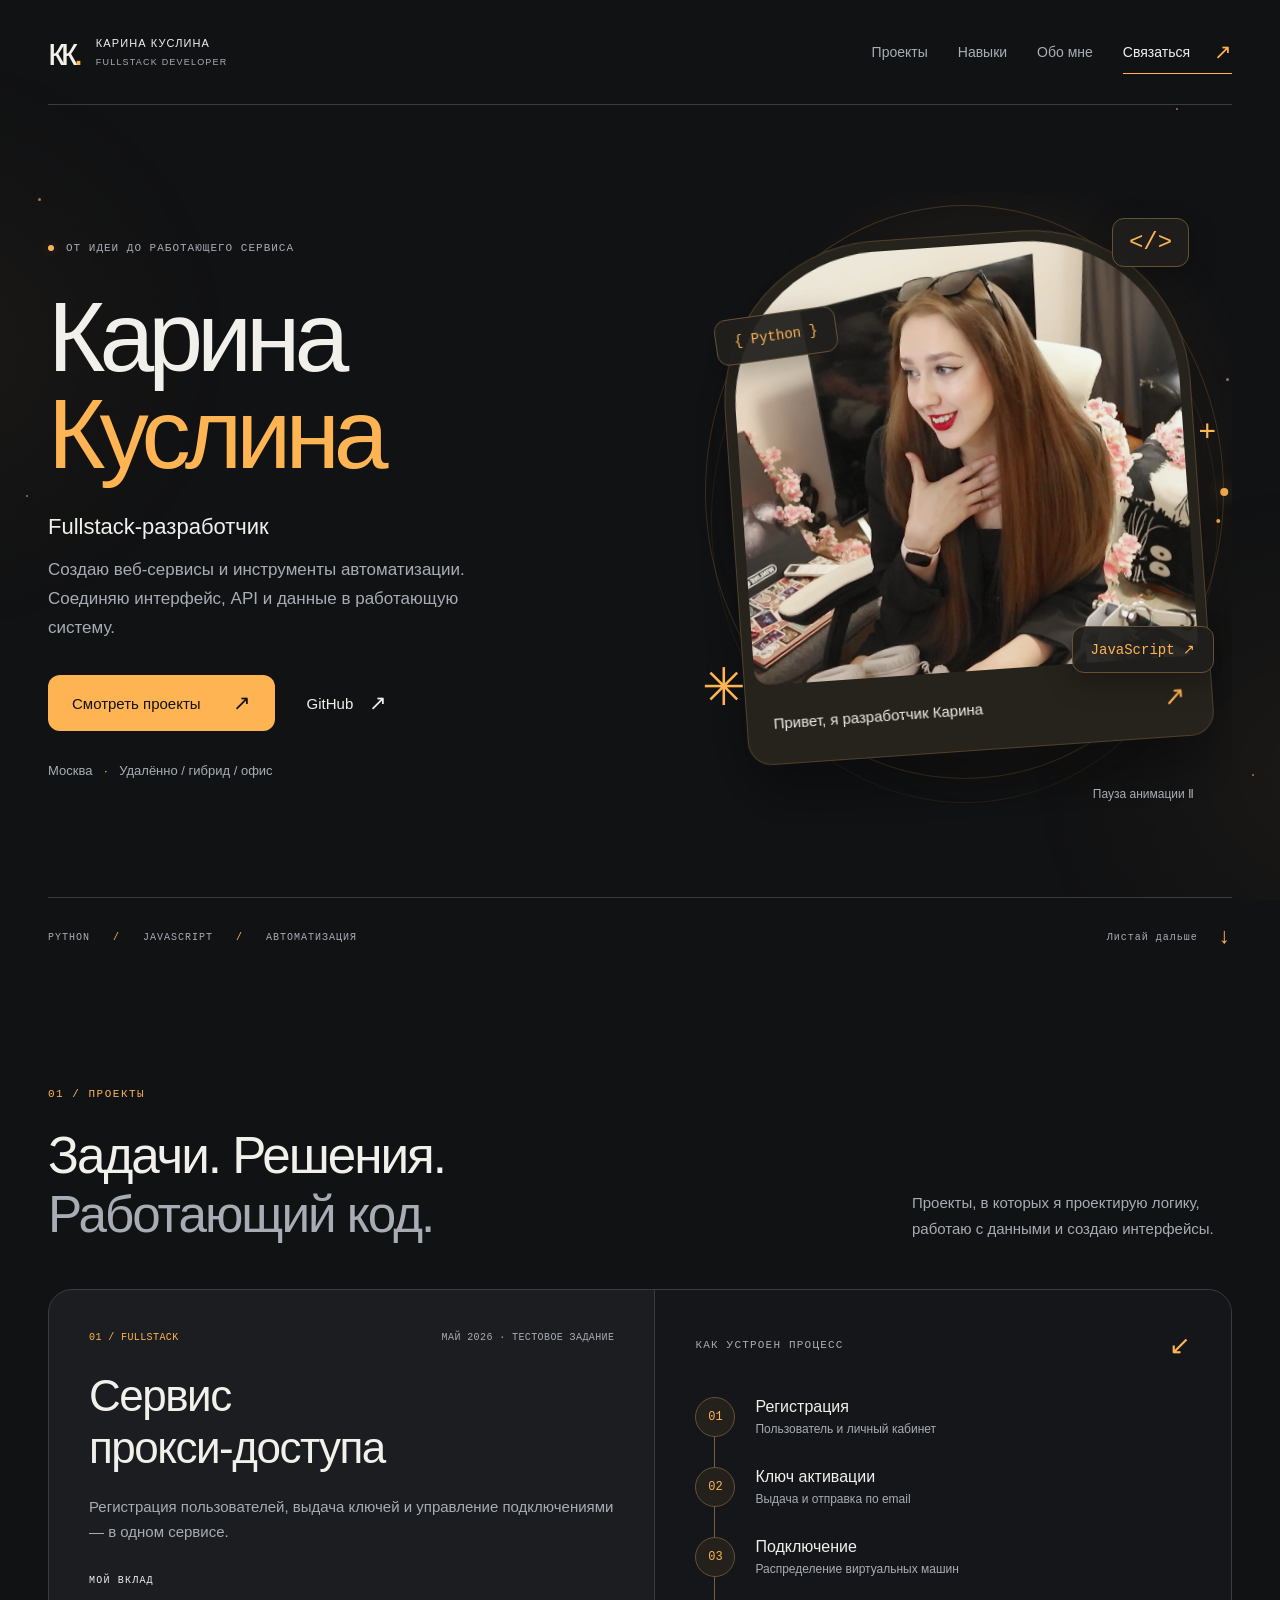
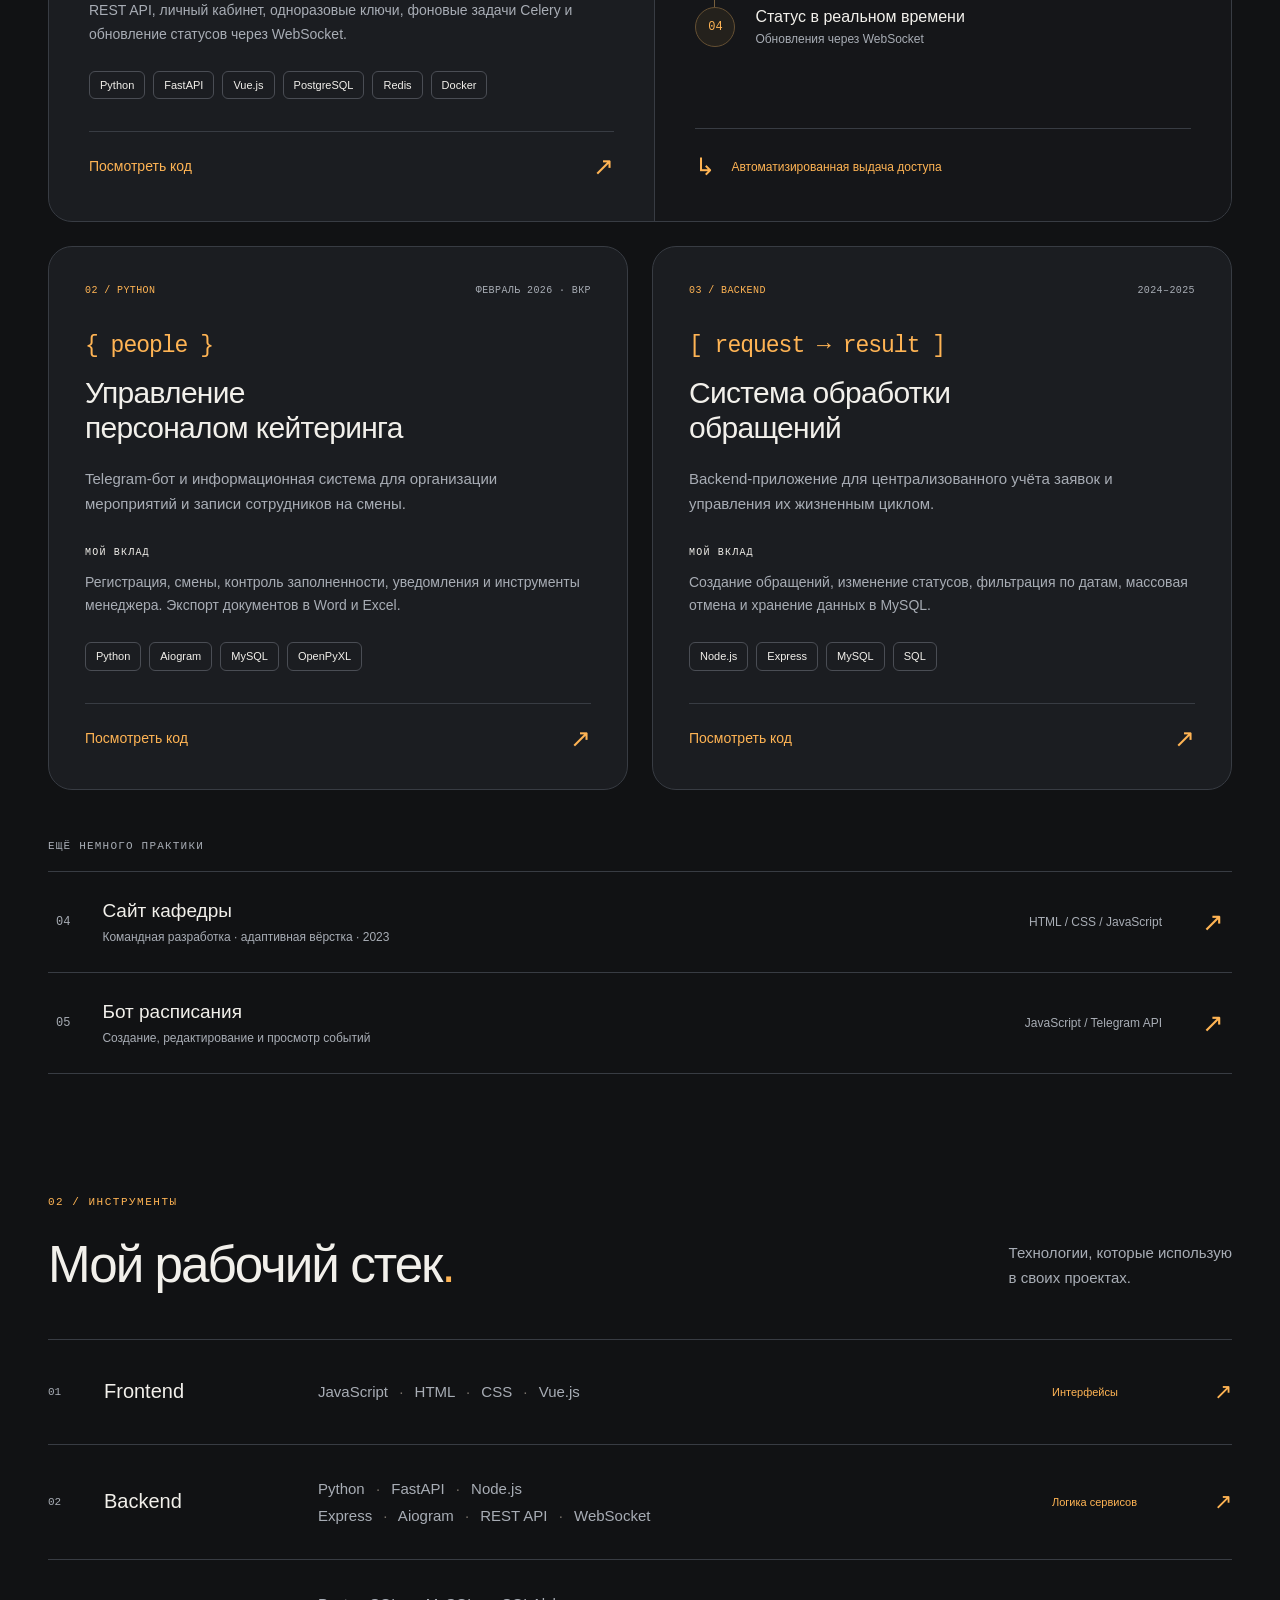
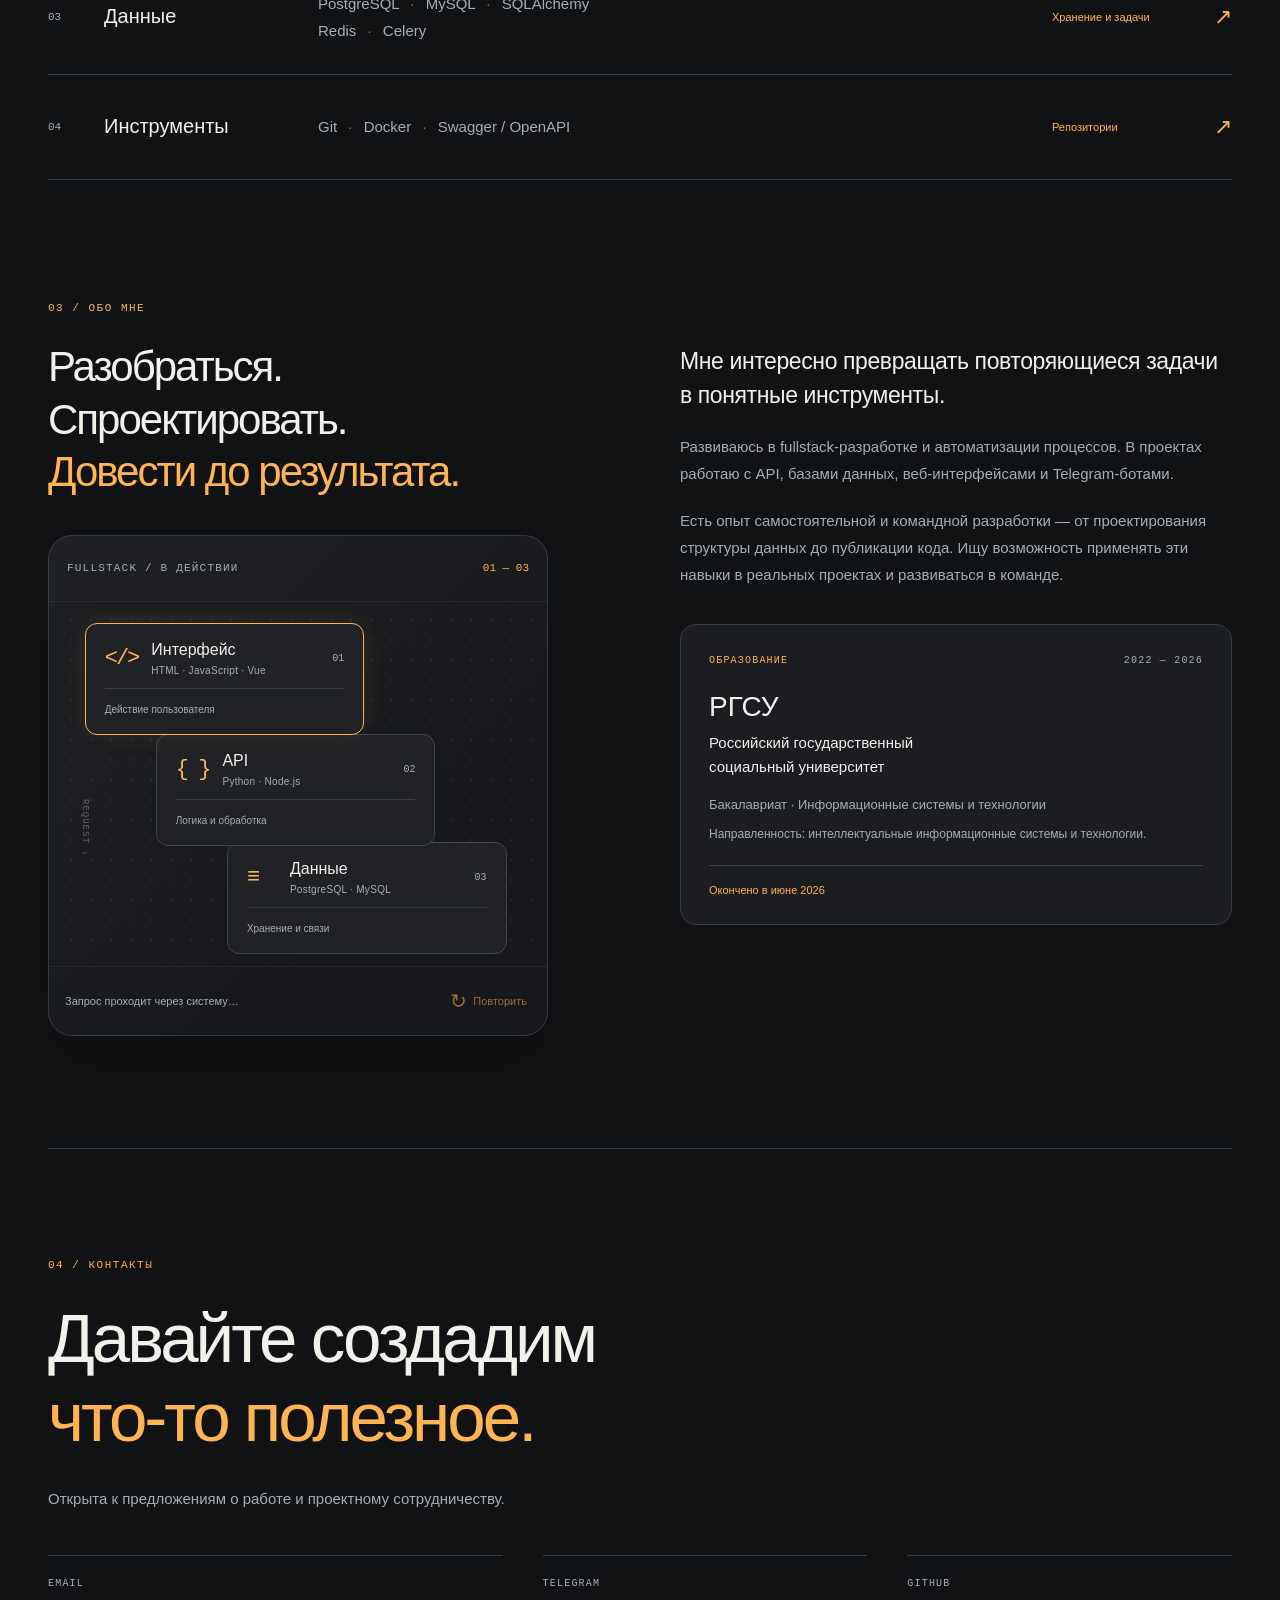
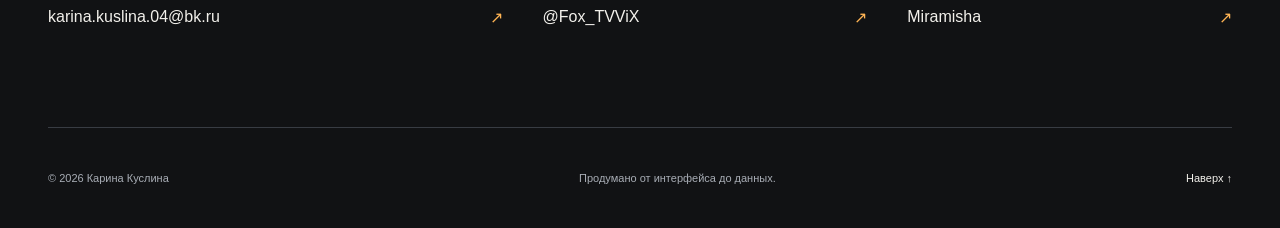
==== commit 0673221b: "Fix portrait orbit clipping and update introduction caption" ====
--- a/design/prototype/index.html
+++ b/design/prototype/index.html
@@ -15,6 +15,7 @@
     <span class="ambient-dot dot-a"></span><span class="ambient-dot dot-b"></span>
     <span class="ambient-dot dot-c"></span><span class="ambient-dot dot-d"></span>
     <span class="ambient-dot dot-e"></span><span class="ambient-dot dot-f"></span>
+    <canvas class="comet-canvas" data-comet-canvas aria-hidden="true"></canvas>
   </div>
   <a class="skip-link" href="#main">К содержанию</a>
   <div class="page-progress" aria-hidden="true"></div>
@@ -37,7 +38,7 @@
         <div class="portrait-aura" aria-hidden="true"></div>
         <div class="portrait-orbit orbit-one" aria-hidden="true"></div>
         <div class="portrait-orbit orbit-two" aria-hidden="true"></div>
-        <figure class="portrait-frame"><div class="portrait-crop"><img src="assets/karina-portrait.png" alt="Карина Куслина" width="828" height="1792" fetchpriority="high"></div><figcaption><span>Привет, я Карина</span><span aria-hidden="true">↗</span></figcaption></figure>
+        <figure class="portrait-frame"><div class="portrait-crop"><img src="assets/karina-portrait.png" alt="Карина Куслина" width="828" height="1792" fetchpriority="high"></div><figcaption><span>Привет, я разработчик Карина</span><span aria-hidden="true">↗</span></figcaption></figure>
         <span class="floating-token token-python" aria-hidden="true">{ Python }</span>
         <span class="floating-token token-js" aria-hidden="true">JavaScript ↗</span>
         <span class="floating-token token-code" aria-hidden="true">&lt;/&gt;</span>
--- a/design/prototype/styles.css
+++ b/design/prototype/styles.css
@@ -23,7 +23,7 @@
 .portrait-crop img{position:absolute;width:100%;height:auto;max-width:none;top:50%;left:0;transform:translateY(-50%);display:block}
 .portrait-frame figcaption{display:flex;align-items:center;justify-content:space-between;padding:20px 16px 10px;color:var(--text);font-size:15px}.portrait-frame figcaption>span:last-child{color:var(--accent);font-size:26px}
 .portrait-orbit{position:absolute;border:1px solid #ffb45430;border-radius:50%;inset:12px 0 46px;z-index:-1;pointer-events:none;animation:orbit-turn 28s linear infinite}.portrait-orbit:before{content:"";position:absolute;top:14%;left:14%;width:8px;height:8px;border-radius:50%;background:var(--accent);box-shadow:0 0 18px #ffb45488}.orbit-two{inset:46px -8px 22px;transform:rotate(34deg);animation-direction:reverse;animation-duration:36s;border-color:#ffb45416}.orbit-two:before{height:4px;width:4px}
-.floating-token{position:absolute;z-index:3;border:1px solid #675135;background:#201f1ded;box-shadow:0 10px 28px #0004;border-radius:12px;padding:14px 18px;font:14px "SFMono-Regular",Consolas,monospace;color:var(--accent);animation:token-float 6s ease-in-out infinite;pointer-events:none}.token-python{top:19%;left:-7px;transform:rotate(-8deg)}.token-js{right:-8px;bottom:24%;animation-delay:-2s}.token-code{top:4%;right:8%;font-size:24px;animation-delay:-4s;padding:10px 16px}
+.floating-token{position:absolute;z-index:3;border:1px solid #675135;background:#201f1ded;box-shadow:0 10px 28px #0004;border-radius:12px;padding:14px 18px;font:14px "SFMono-Regular",Consolas,monospace;color:var(--accent);animation:token-float 6s ease-in-out infinite;pointer-events:none}.token-python{top:19%;left:18px;transform:rotate(-8deg)}.token-js{right:18px;bottom:24%;animation-delay:-2s}.token-code{top:4%;right:8%;font-size:24px;animation-delay:-4s;padding:10px 16px}
 .portrait-spark{position:absolute;color:var(--accent);pointer-events:none;animation:spark-turn 18s linear infinite}.spark-one{left:1%;bottom:17%;font-size:52px}.spark-two{right:3%;top:35%;font-size:30px;animation-direction:reverse}
 .motion-toggle{display:flex;align-items:center;gap:12px;margin:0;position:absolute;bottom:9px;right:26px;min-height:44px;padding:8px 12px;font-size:12px;color:var(--muted);background:transparent;border:0}.motion-toggle:hover{color:var(--accent)}.motion-toggle:disabled{cursor:default}
 .about-title .system-card{margin-top:36px;width:100%;max-width:500px}.about-title .system-heading{padding-inline:18px}.about-title .system-footer{padding-inline:16px}
@@ -32,9 +32,9 @@
 @keyframes orbit-turn{to{rotate:360deg}}
 @keyframes spark-turn{to{rotate:360deg}}
 @keyframes aura-breathe{0%{opacity:.55;transform:scale(.92)}100%{opacity:1;transform:scale(1.08)}}
-@media(max-width:1100px){.portrait-scene{padding:36px 24px 68px}.floating-token{padding:12px;font-size:12px}.token-python{left:-8px}.token-js{right:-5px}.token-code{font-size:20px}}
+@media(max-width:1100px){.portrait-scene{padding:36px 24px 68px}.floating-token{padding:12px;font-size:12px}.token-python{left:16px}.token-js{right:16px}.token-code{font-size:20px}}
 @media(max-width:800px){.portrait-scene{width:min(500px,100%);justify-self:center;margin-top:8px}.hero{gap:12px}.about-title .system-card{max-width:560px}}
-@media(max-width:520px){.portrait-scene{padding:32px 24px 60px;margin:16px 0 0}.portrait-frame{border-radius:120px 120px 20px 20px;padding:7px}.portrait-crop{border-radius:110px 110px 14px 14px}.portrait-frame figcaption{font-size:12px;padding:14px 10px 6px}.floating-token{font-size:10px;padding:10px 12px}.token-python{left:0;top:22%}.token-js{right:0;bottom:26%}.token-code{font-size:18px;top:2%;right:14%}.spark-one{font-size:36px;bottom:14%;left:0}.spark-two{font-size:24px;right:0}.portrait-orbit{inset:16px 4px 42px}.orbit-two{inset:40px 0 28px}.motion-toggle{font-size:11px;bottom:0;right:18px}.about-title .system-card{margin-top:28px}}
+@media(max-width:520px){.portrait-scene{padding:32px 24px 60px;margin:16px 0 0}.portrait-frame{border-radius:120px 120px 20px 20px;padding:7px}.portrait-crop{border-radius:110px 110px 14px 14px}.portrait-frame figcaption{font-size:12px;padding:14px 10px 6px}.floating-token{font-size:10px;padding:10px 12px}.token-python{left:14px;top:22%}.token-js{right:14px;bottom:26%}.token-code{font-size:18px;top:2%;right:14%}.spark-one{font-size:36px;bottom:14%;left:0}.spark-two{font-size:24px;right:0}.portrait-orbit{inset:16px 4px 42px}.orbit-two{inset:40px 0 28px}.motion-toggle{font-size:11px;bottom:0;right:18px}.about-title .system-card{margin-top:28px}}
 @media(prefers-reduced-motion:reduce){.portrait-scene *,.portrait-scene *:before{animation:none!important}.portrait-frame{transform:rotate(-4deg)!important;transition:none!important}}
 .portrait-scene{overflow:clip}
 
@@ -50,3 +50,16 @@
 body.motion-paused .ambient-background *,body.motion-hidden .ambient-background *,body.motion-hidden .portrait-scene *,body.motion-hidden .portrait-scene *:before{animation-play-state:paused!important}
 @media(max-width:520px){.ambient-glow{width:400px;height:400px}.glow-a{left:-300px}.glow-b{right:-300px}.dot-c,.dot-d{display:none}}
 @media(prefers-reduced-motion:reduce){.ambient-background *{animation:none!important}}
+
+/* Soft comet trails are rendered only when scroll position changes. */
+.comet-canvas{position:absolute;inset:0;width:100%;height:100%;pointer-events:none}
+@media(prefers-reduced-motion:reduce){.comet-canvas{display:none}}
+
+/* Keep the orbit contours inside the scene; move only their satellites. */
+.portrait-orbit{inset:12px 8px 46px;animation:none}
+.orbit-two{inset:46px 14px 22px;transform:none;animation:none}
+.portrait-orbit:before{top:0;left:0;offset-path:ellipse(50% 50% at 50% 50%);animation:orbit-travel 28s linear infinite}
+.orbit-two:before{animation-direction:reverse;animation-duration:36s}
+.portrait-frame figcaption{gap:12px;line-height:1.5}
+@keyframes orbit-travel{to{offset-distance:100%}}
+@media(prefers-reduced-motion:reduce){.portrait-orbit:before{animation:none!important}}
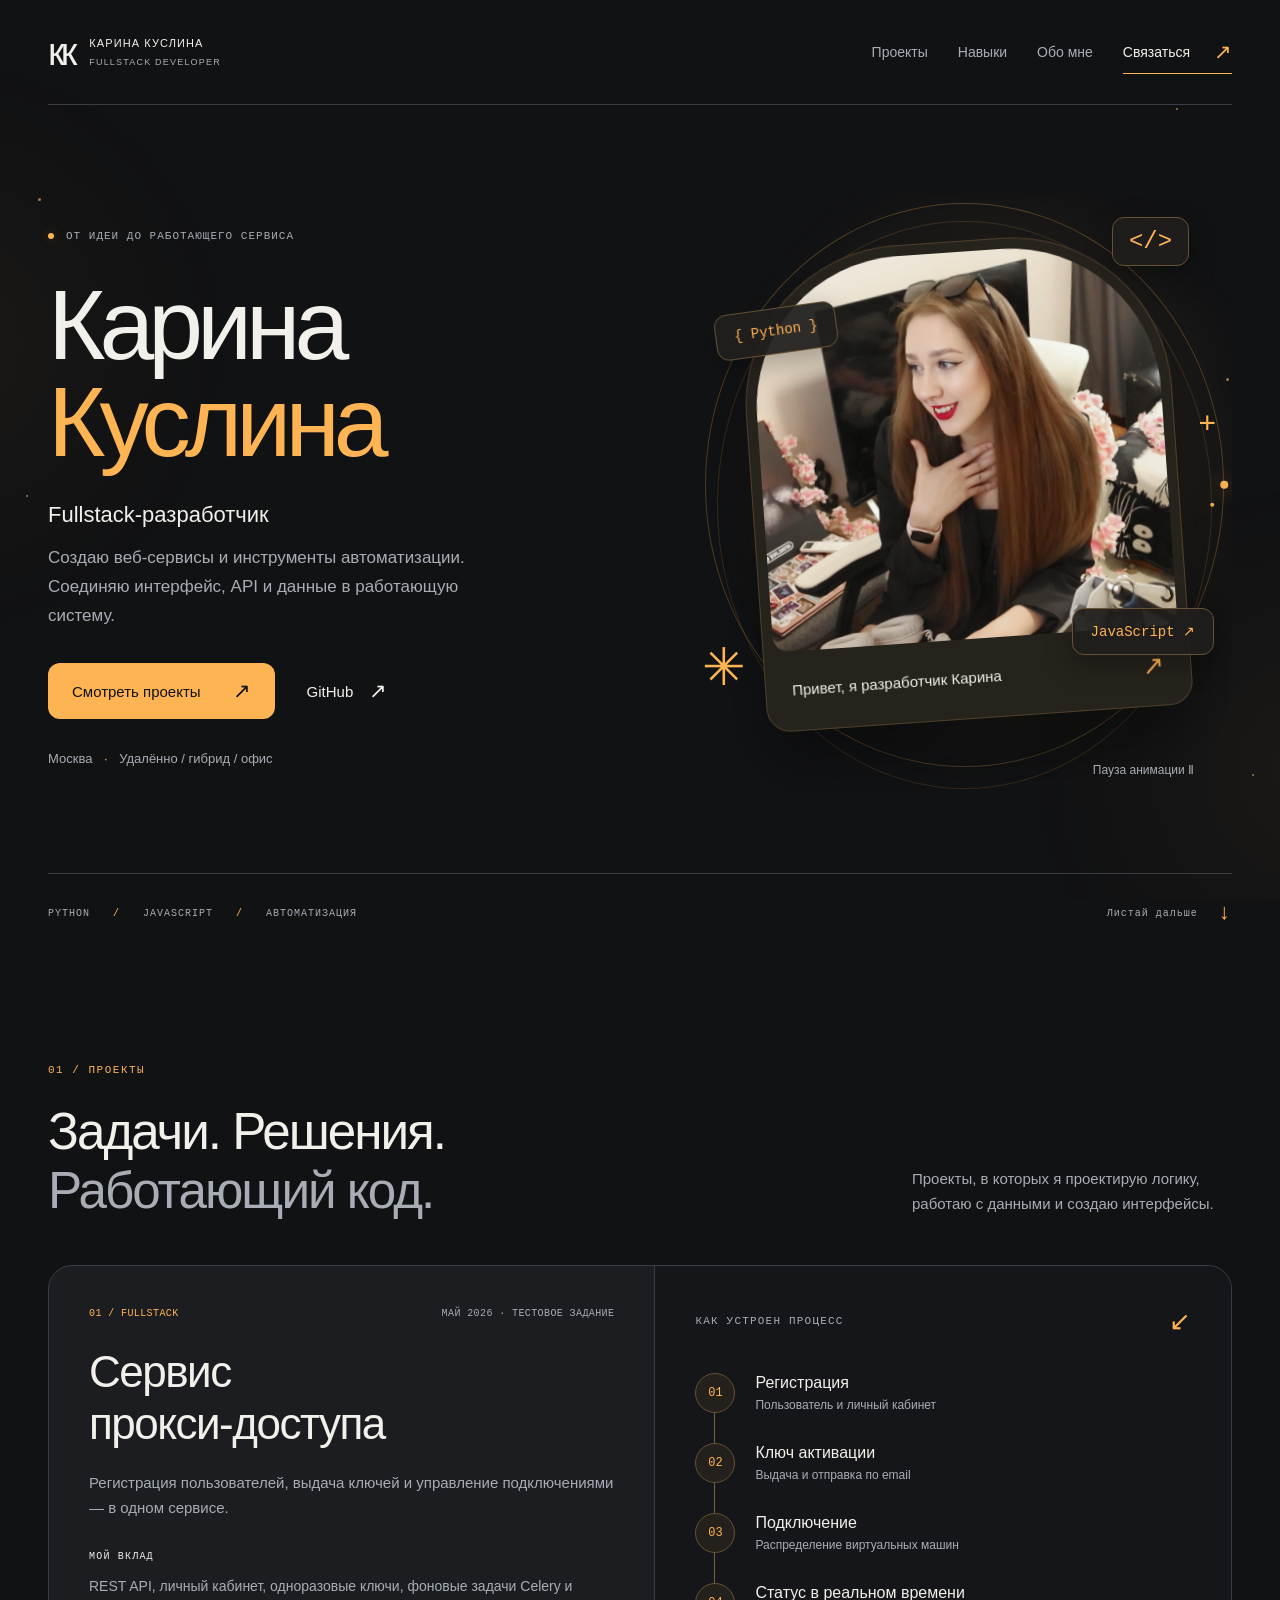
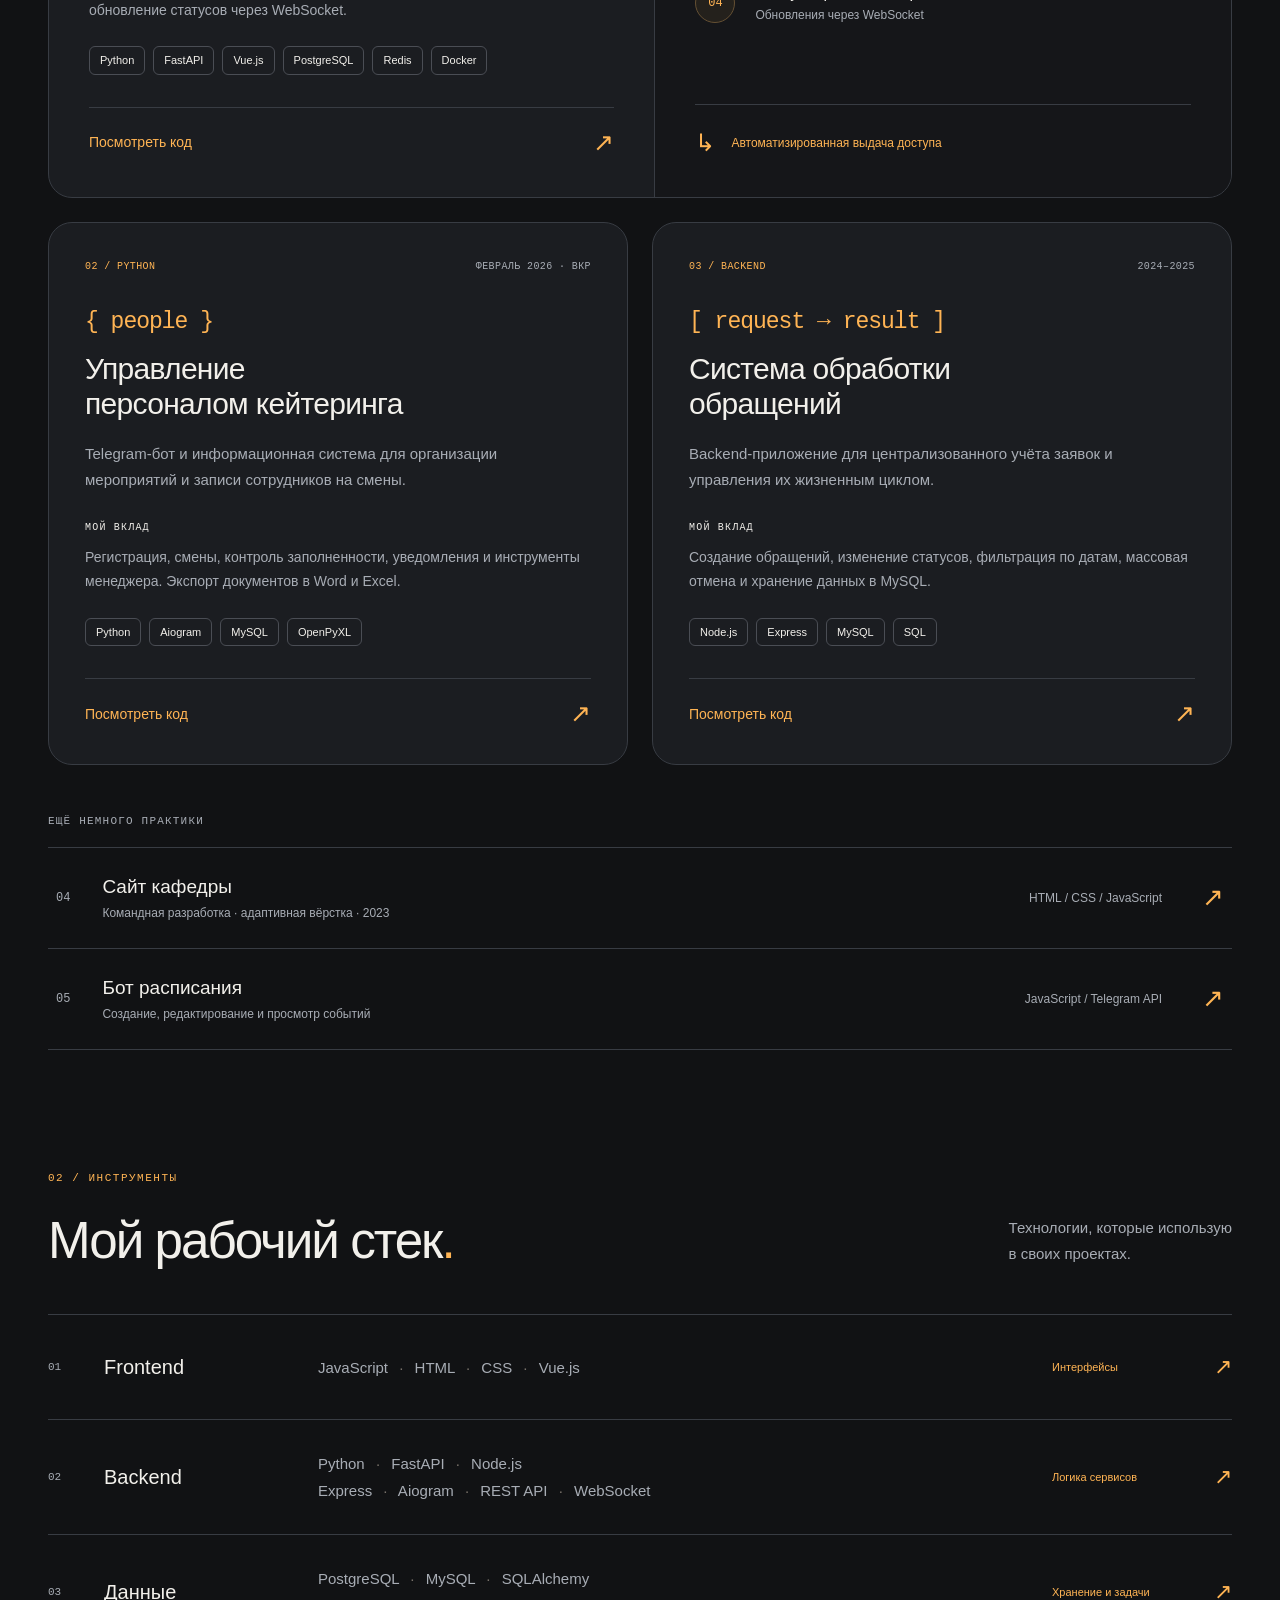
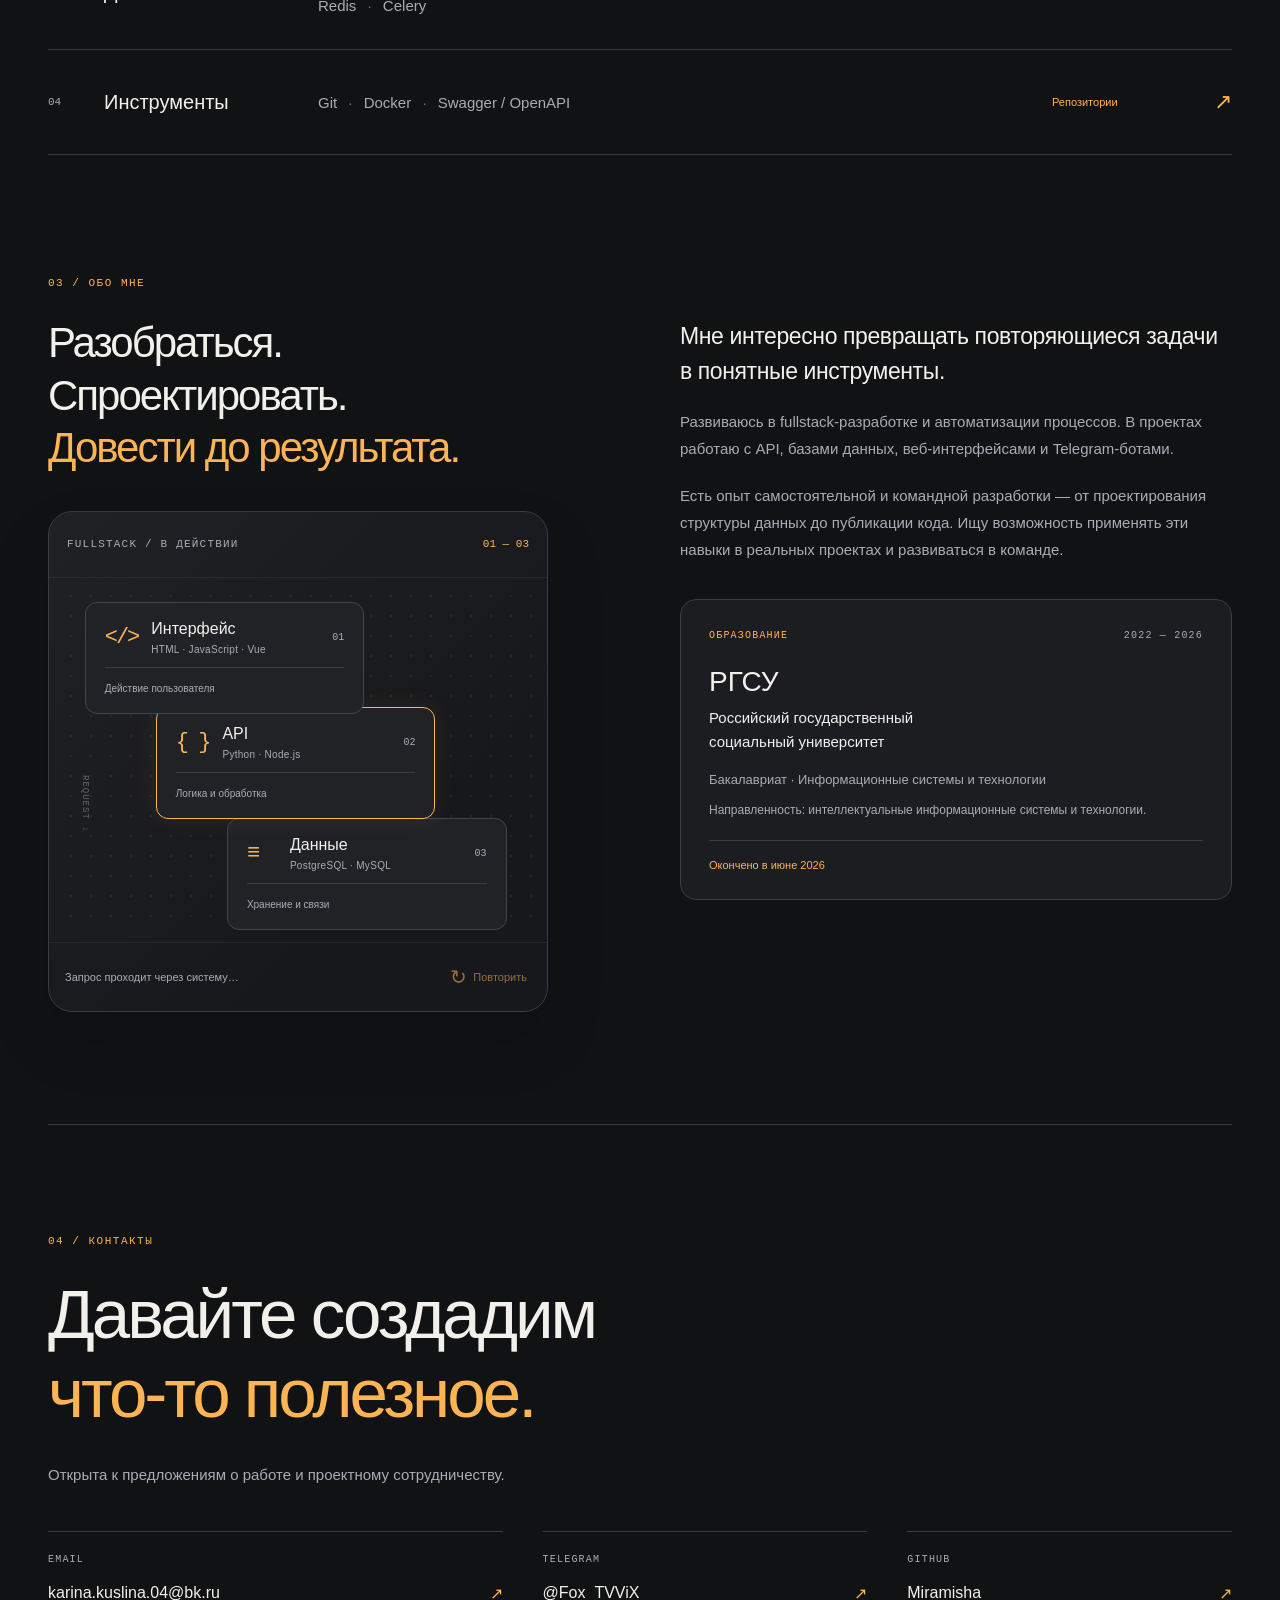
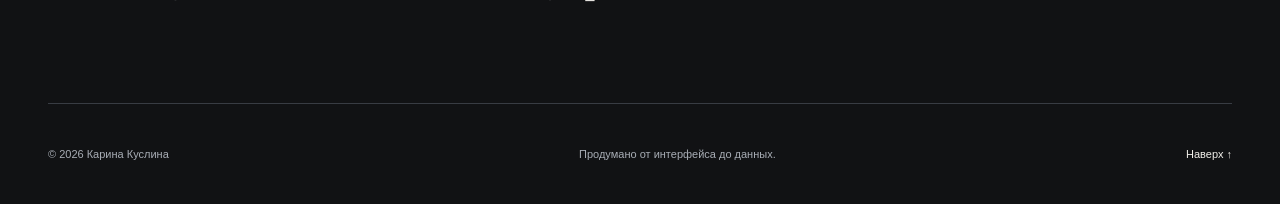
==== commit b52033e2: "Remove period from header monogram" ====
--- a/design/prototype/index.html
+++ b/design/prototype/index.html
@@ -20,7 +20,7 @@
   <a class="skip-link" href="#main">К содержанию</a>
   <div class="page-progress" aria-hidden="true"></div>
   <header class="site-header">
-    <a class="wordmark" href="#" aria-label="Карина Куслина, в начало"><span class="monogram">кк<span>.</span></span><span class="wordmark-caption">КАРИНА КУСЛИНА<br><span>FULLSTACK DEVELOPER</span></span></a>
+    <a class="wordmark" href="#" aria-label="Карина Куслина, в начало"><span class="monogram">кк</span><span class="wordmark-caption">КАРИНА КУСЛИНА<br><span>FULLSTACK DEVELOPER</span></span></a>
     <nav aria-label="Основная навигация">
       <a href="#projects">Проекты</a><a href="#skills">Навыки</a><a href="#about">Обо мне</a><a href="#contact" class="nav-contact">Связаться <span aria-hidden="true">↗</span></a>
     </nav>
--- a/design/prototype/styles.css
+++ b/design/prototype/styles.css
@@ -63,3 +63,10 @@
 .portrait-frame figcaption{gap:12px;line-height:1.5}
 @keyframes orbit-travel{to{offset-distance:100%}}
 @media(prefers-reduced-motion:reduce){.portrait-orbit:before{animation:none!important}}
+
+/* Leave a visible ring of space between the portrait and its orbits. */
+.portrait-scene{padding:48px 54px 82px}
+.portrait-orbit{inset:10px 8px 34px;border-color:#ffb45442}
+.orbit-two{inset:28px 20px 12px;border-color:#ffb45426}
+@media(max-width:1100px){.portrait-scene{padding:44px 46px 78px}}
+@media(max-width:520px){.portrait-scene{padding:40px 38px 72px}}
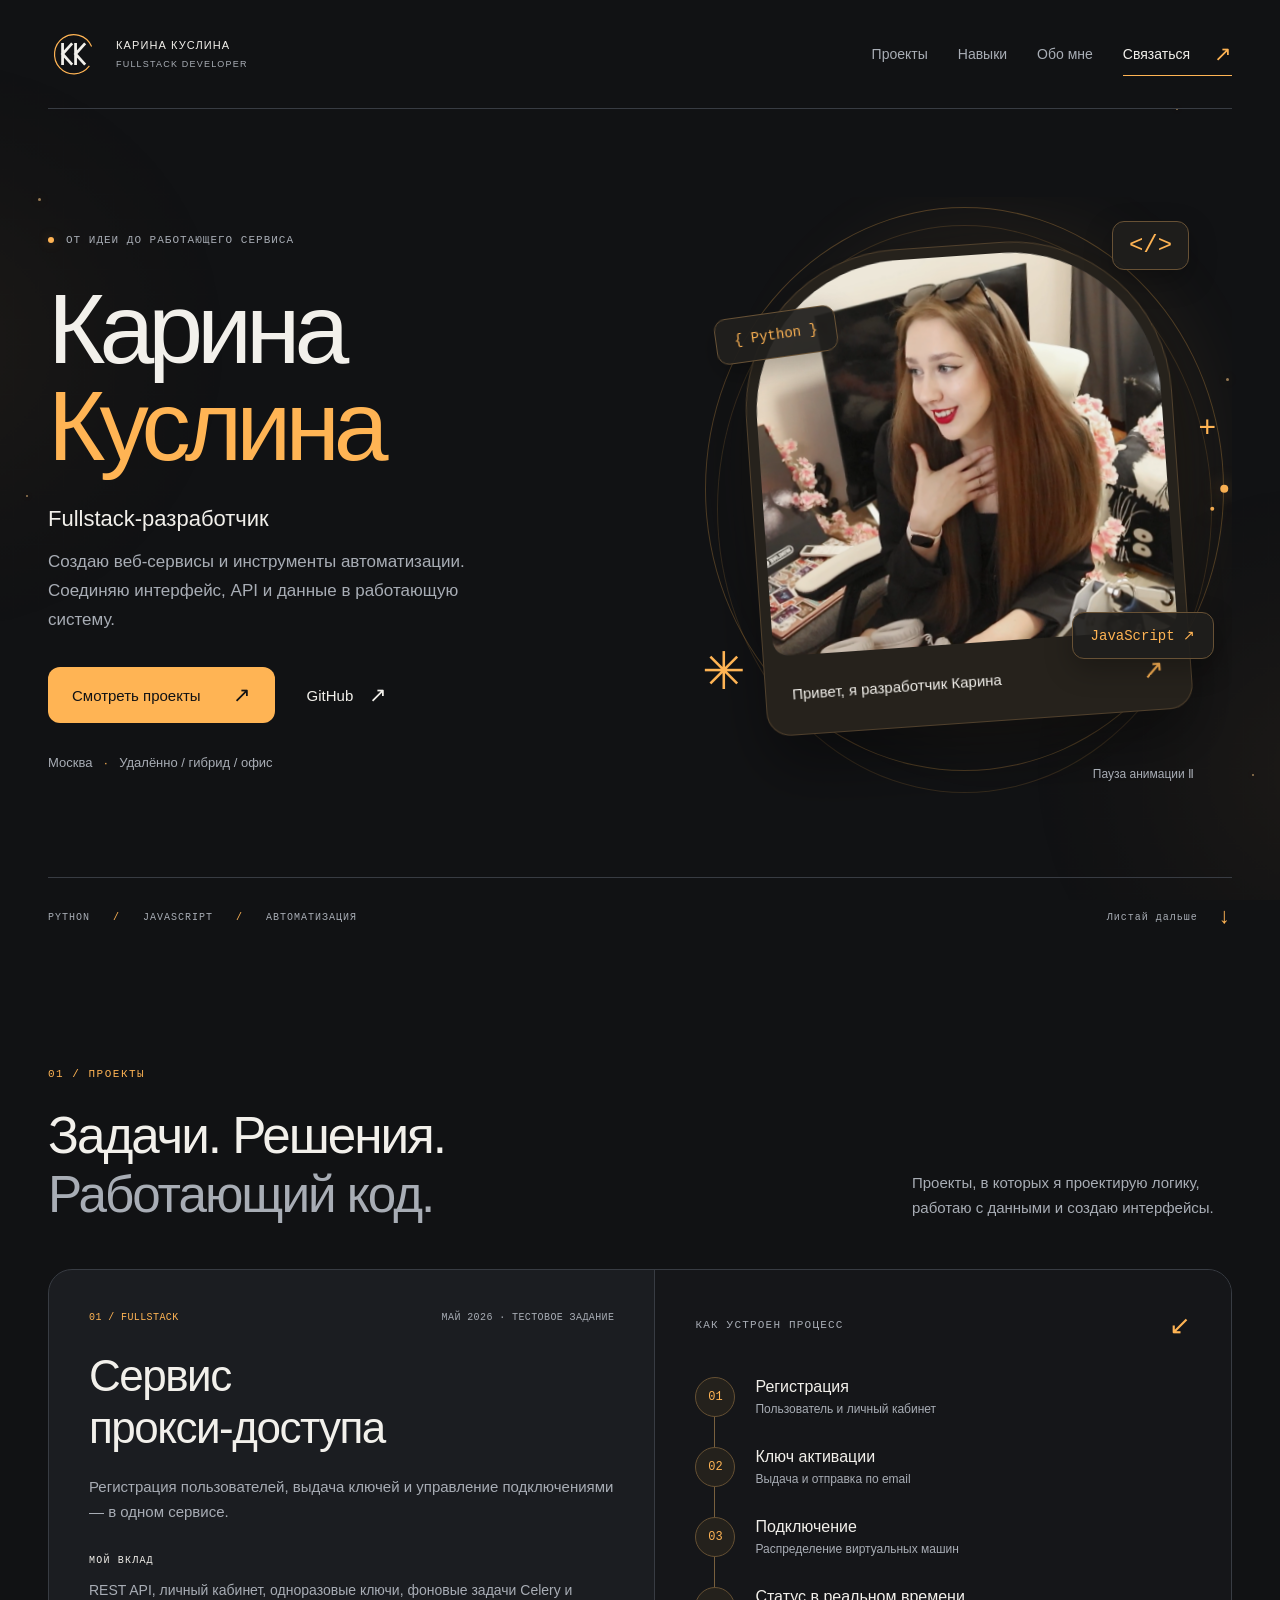
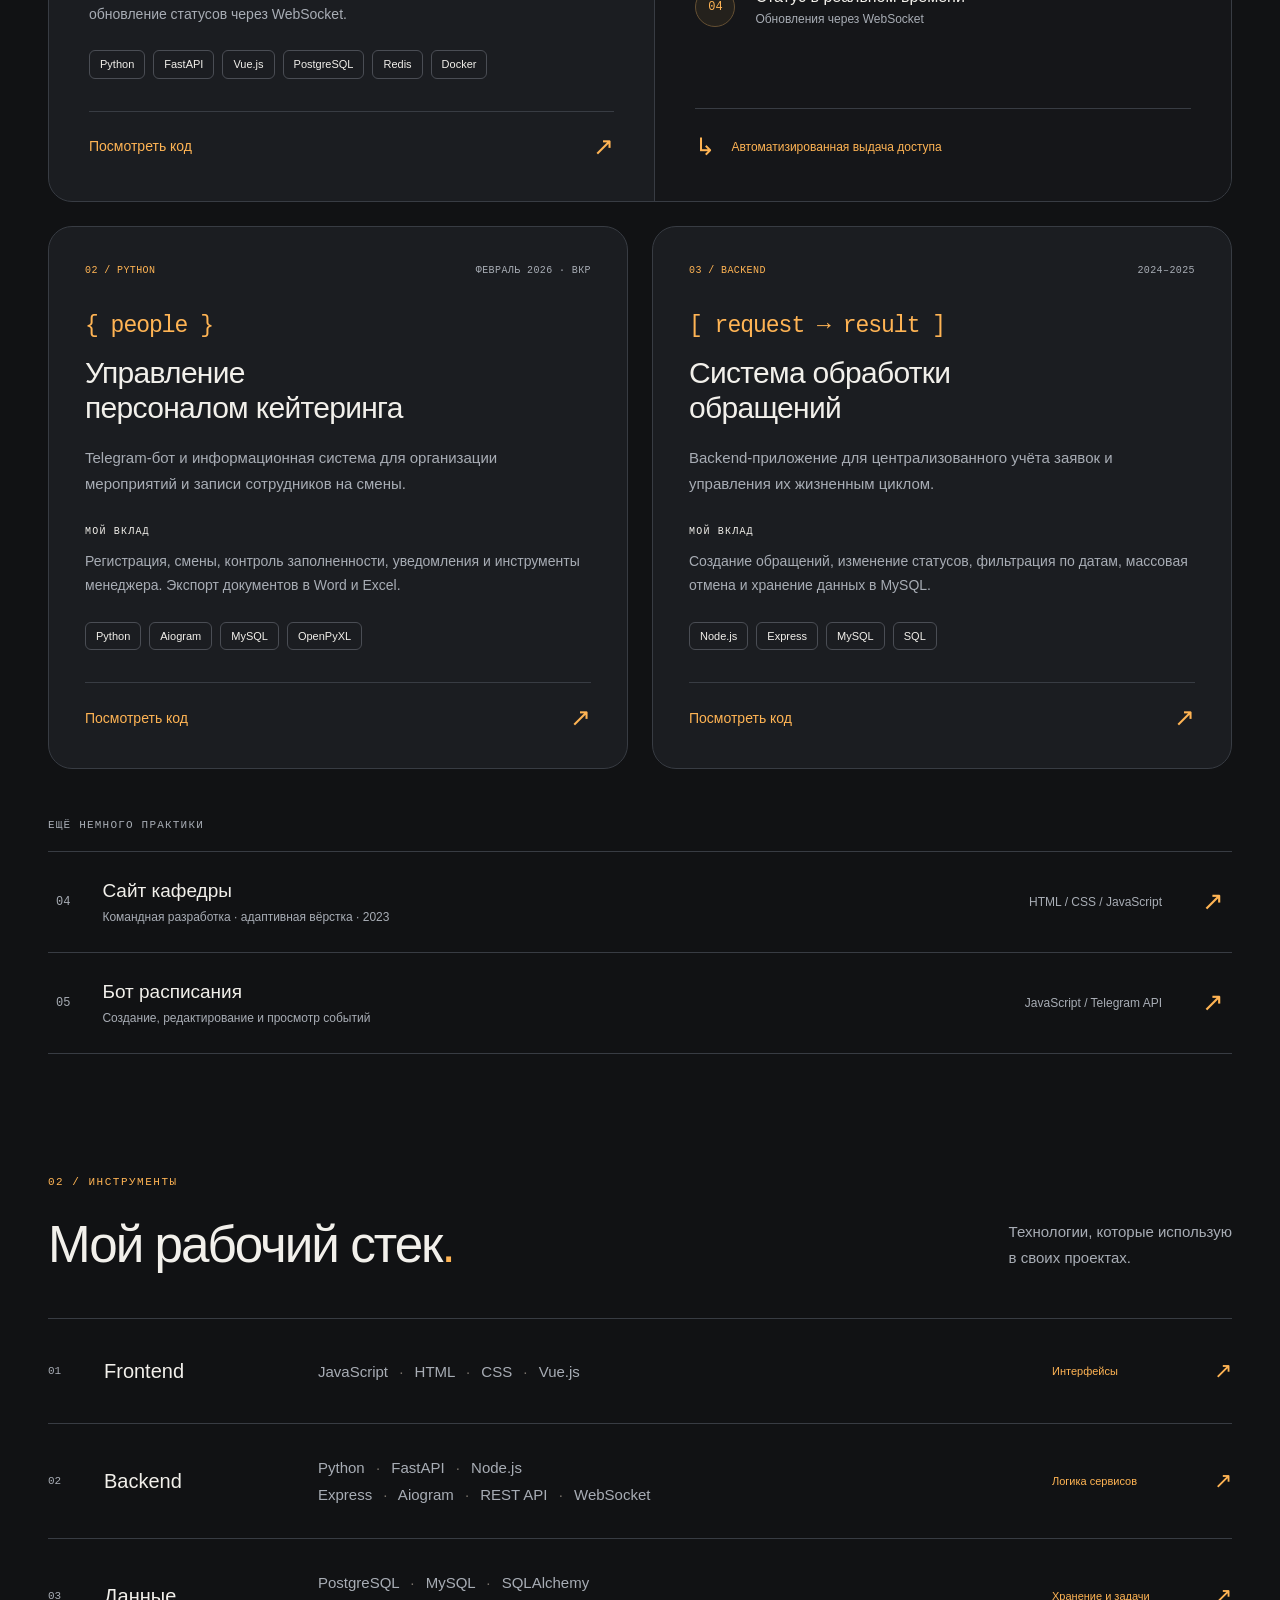
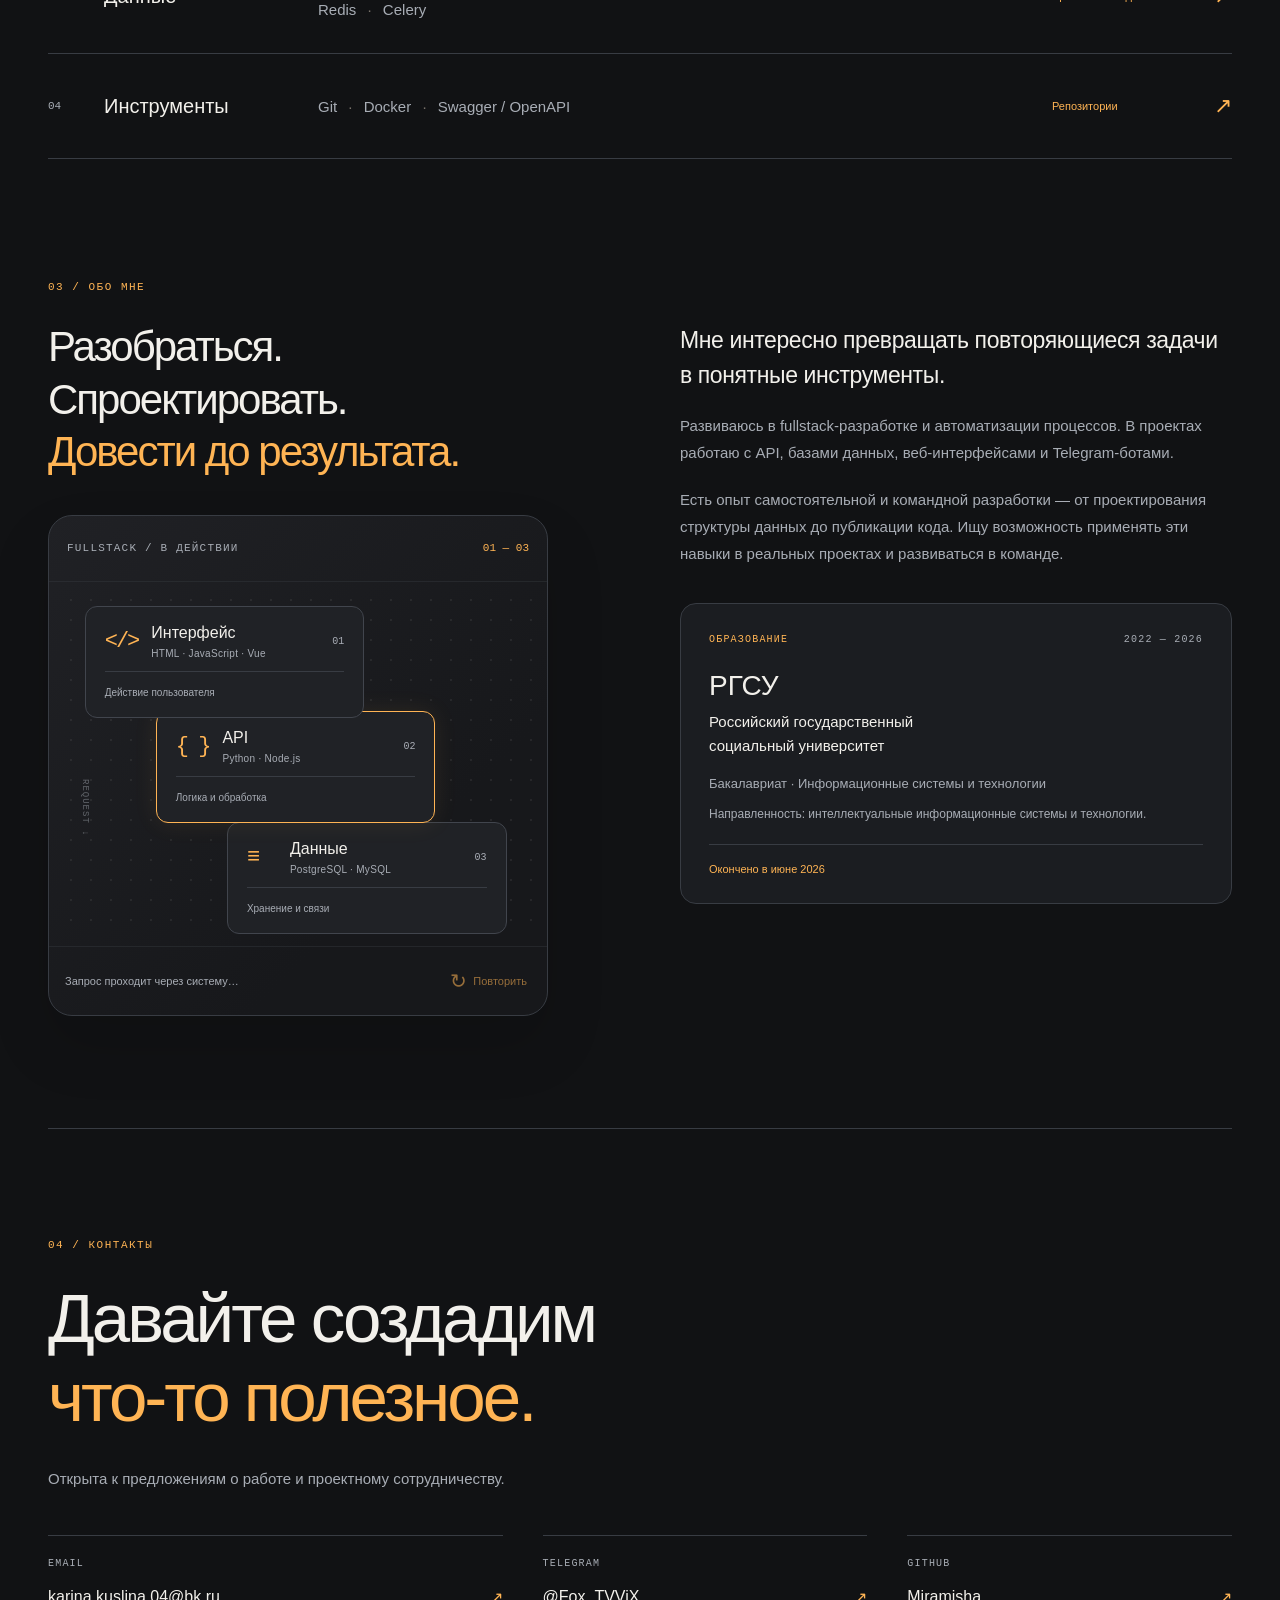
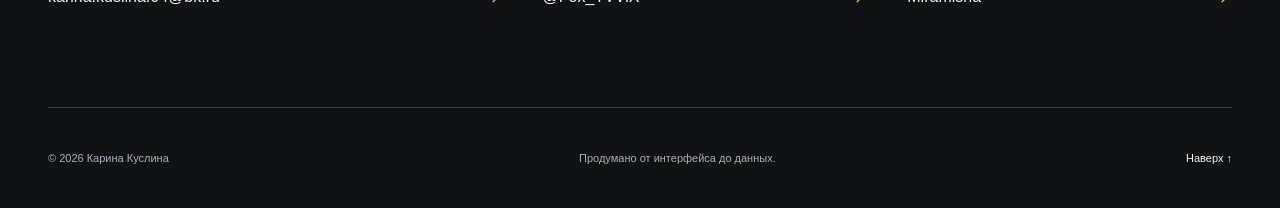
==== commit c393829f: "Apply selected orbit monogram to site header" ====
--- a/design/prototype/index.html
+++ b/design/prototype/index.html
@@ -20,7 +20,7 @@
   <a class="skip-link" href="#main">К содержанию</a>
   <div class="page-progress" aria-hidden="true"></div>
   <header class="site-header">
-    <a class="wordmark" href="#" aria-label="Карина Куслина, в начало"><span class="monogram">кк</span><span class="wordmark-caption">КАРИНА КУСЛИНА<br><span>FULLSTACK DEVELOPER</span></span></a>
+    <a class="wordmark" href="#" aria-label="Карина Куслина, в начало"><img class="monogram monogram-logo" src="assets/logos/kk-03.svg" width="52" height="48" alt=""><span class="wordmark-caption">КАРИНА КУСЛИНА<br><span>FULLSTACK DEVELOPER</span></span></a>
     <nav aria-label="Основная навигация">
       <a href="#projects">Проекты</a><a href="#skills">Навыки</a><a href="#about">Обо мне</a><a href="#contact" class="nav-contact">Связаться <span aria-hidden="true">↗</span></a>
     </nav>
--- a/design/prototype/styles.css
+++ b/design/prototype/styles.css
@@ -70,3 +70,7 @@
 .orbit-two{inset:28px 20px 12px;border-color:#ffb45426}
 @media(max-width:1100px){.portrait-scene{padding:44px 46px 78px}}
 @media(max-width:520px){.portrait-scene{padding:40px 38px 72px}}
+
+/* Selected custom orbit monogram. */
+.monogram-logo{display:block;width:52px;height:48px;object-fit:contain;flex-shrink:0}
+@media(max-width:520px){.monogram-logo{width:44px;height:40px}}
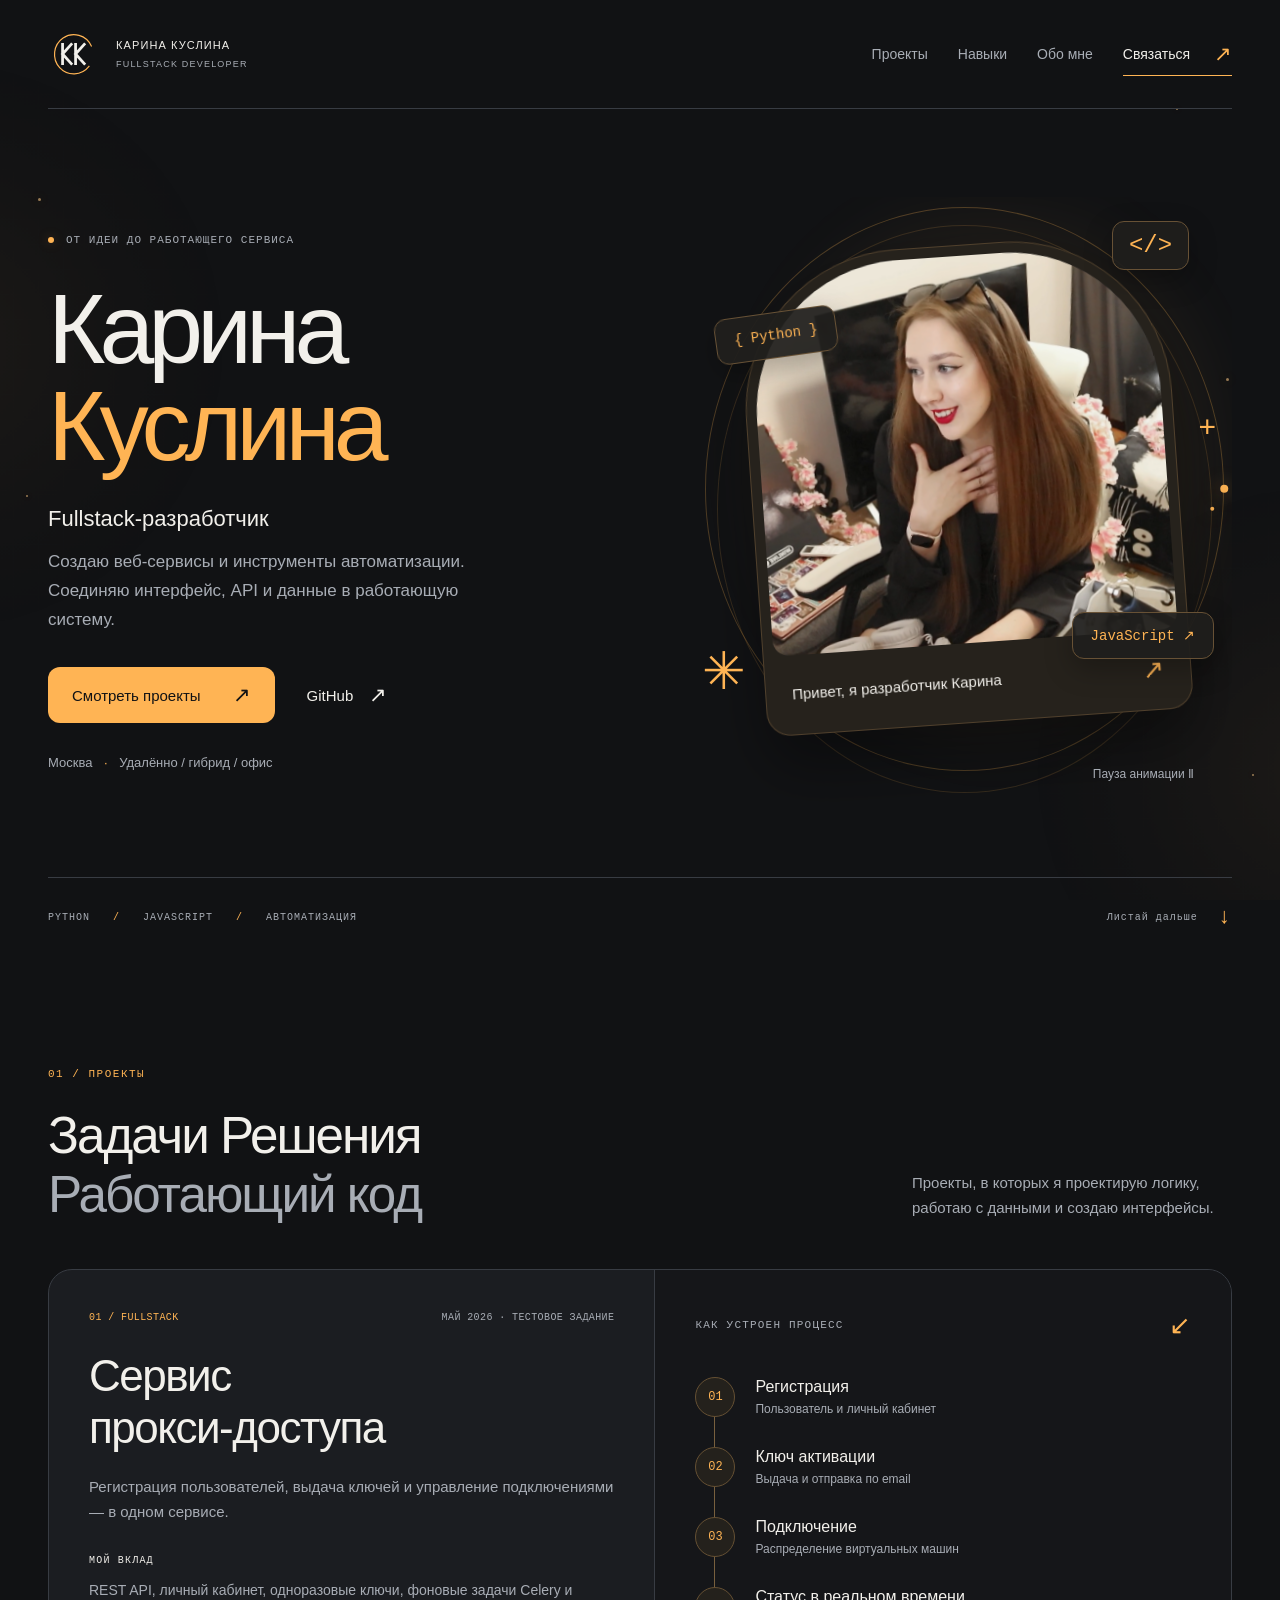
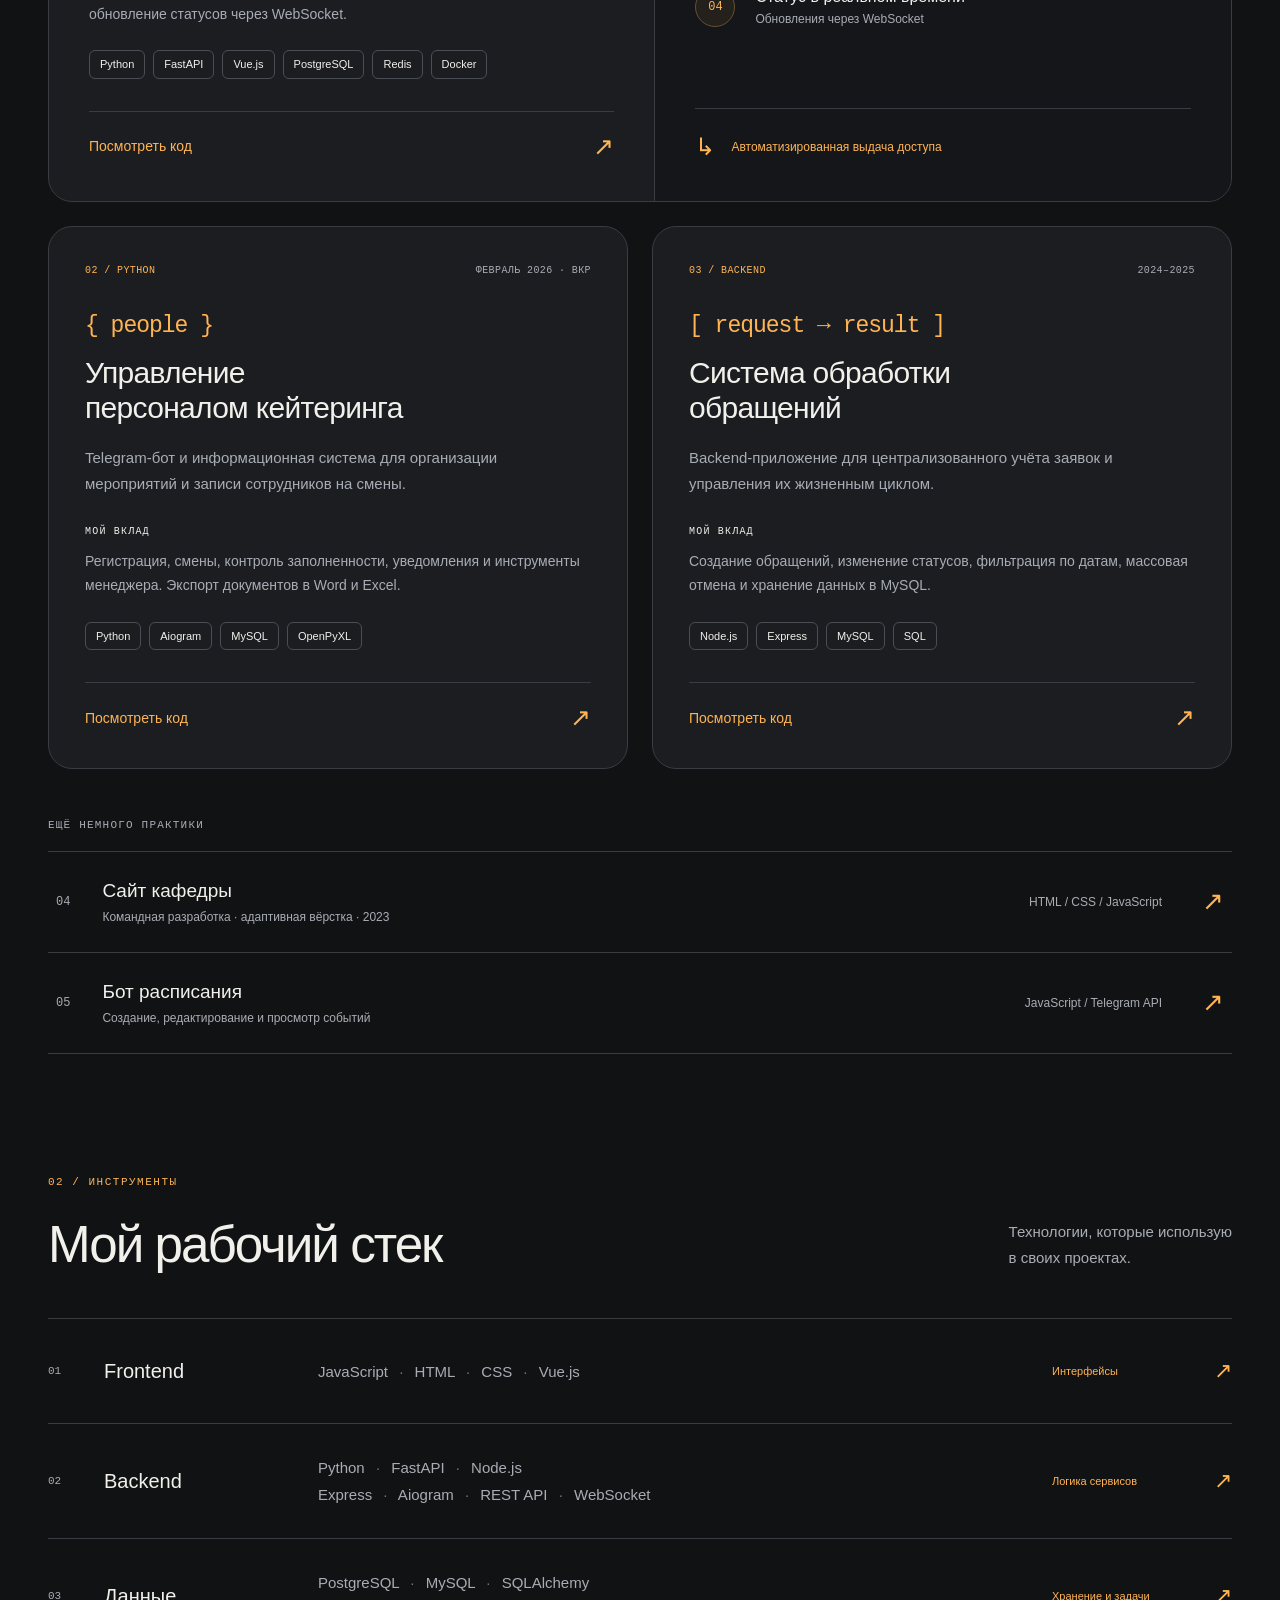
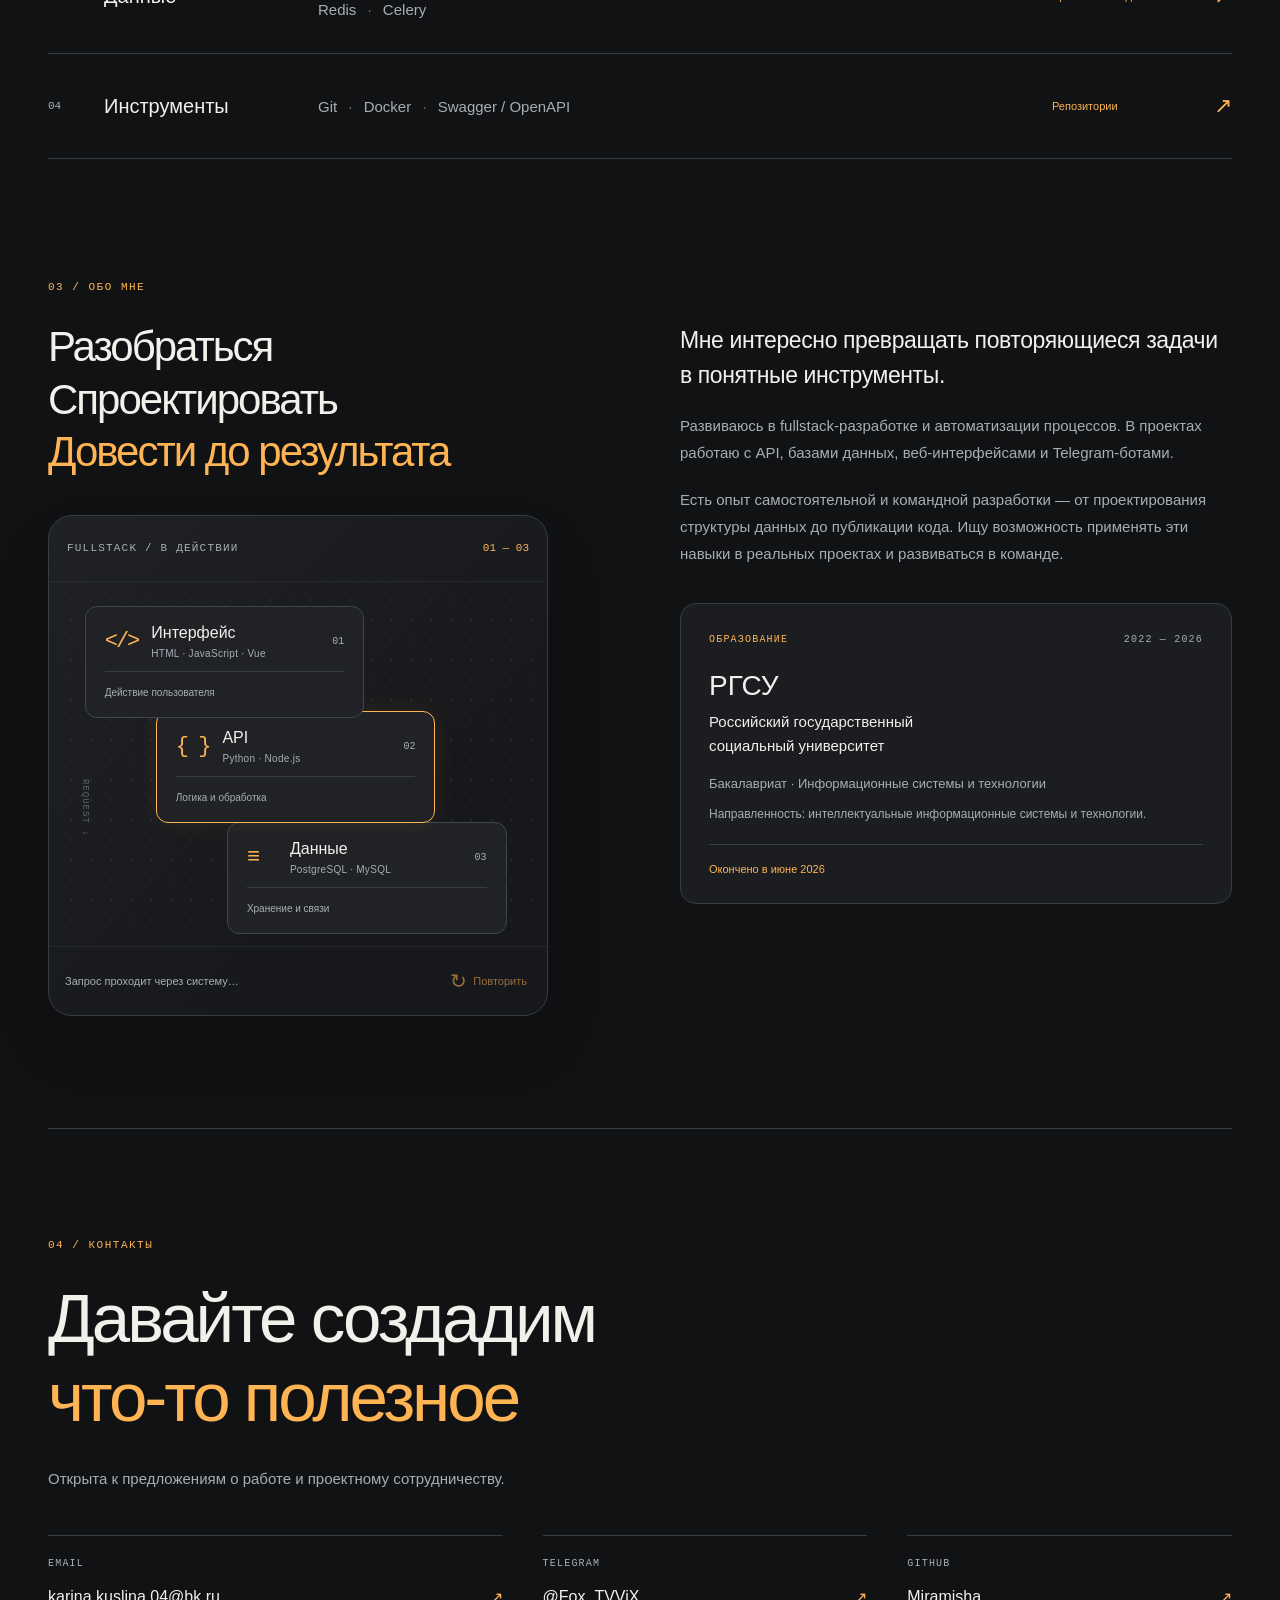
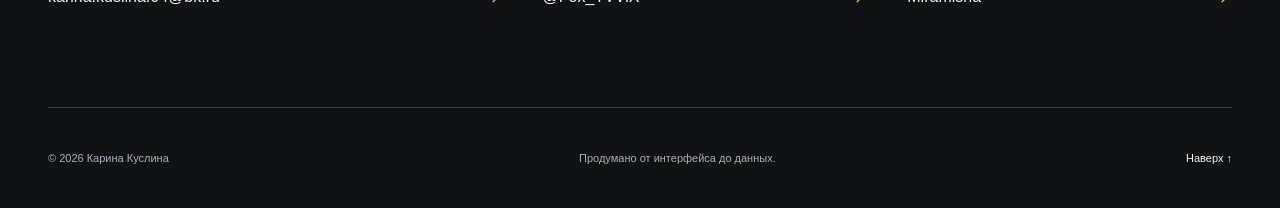
==== commit 0132fe57: "Remove periods from main section headings" ====
--- a/design/prototype/index.html
+++ b/design/prototype/index.html
@@ -50,7 +50,7 @@
     <div class="hero-footnote"><span>PYTHON <span class="slash">/</span> JAVASCRIPT <span class="slash">/</span> АВТОМАТИЗАЦИЯ</span><a href="#projects">Листай дальше <span aria-hidden="true">↓</span></a></div>
 
     <section class="section projects" id="projects" aria-labelledby="projects-title">
-      <div class="section-heading reveal"><div><p class="eyebrow section-number">01 / ПРОЕКТЫ</p><h2 id="projects-title">Задачи. Решения.<br><span class="muted">Работающий код.</span></h2></div><p class="section-intro">Проекты, в которых я проектирую логику, работаю с данными и создаю интерфейсы.</p></div>
+      <div class="section-heading reveal"><div><p class="eyebrow section-number">01 / ПРОЕКТЫ</p><h2 id="projects-title">Задачи Решения<br><span class="muted">Работающий код</span></h2></div><p class="section-intro">Проекты, в которых я проектирую логику, работаю с данными и создаю интерфейсы.</p></div>
       <article class="project project-featured reveal">
         <div class="project-copy"><div class="project-meta"><span>01 / FULLSTACK</span><span>МАЙ 2026 · ТЕСТОВОЕ ЗАДАНИЕ</span></div><h3>Сервис<br>прокси-доступа</h3><p>Регистрация пользователей, выдача ключей и управление подключениями — в одном сервисе.</p><div class="contribution"><span class="micro-label">МОЙ ВКЛАД</span><p>REST API, личный кабинет, одноразовые ключи, фоновые задачи Celery и обновление статусов через WebSocket.</p></div><ul class="tags" aria-label="Технологии проекта"><li>Python</li><li>FastAPI</li><li>Vue.js</li><li>PostgreSQL</li><li>Redis</li><li>Docker</li></ul><a class="project-link" href="https://github.com/Miramisha/proxy-access-service" target="_blank" rel="noopener noreferrer">Посмотреть код <span aria-hidden="true">↗</span></a></div>
         <div class="project-flow" aria-label="Схема возможностей сервиса прокси-доступа"><div class="flow-label"><span class="micro-label">КАК УСТРОЕН ПРОЦЕСС</span><span aria-hidden="true">↙</span></div><ol class="flow-steps"><li><span class="step-count">01</span><div><strong>Регистрация</strong><span>Пользователь и личный кабинет</span></div></li><li><span class="step-count">02</span><div><strong>Ключ активации</strong><span>Выдача и отправка по email</span></div></li><li><span class="step-count">03</span><div><strong>Подключение</strong><span>Распределение виртуальных машин</span></div></li><li><span class="step-count">04</span><div><strong>Статус в реальном времени</strong><span>Обновления через WebSocket</span></div></li></ol><div class="flow-result"><span aria-hidden="true">↳</span> Автоматизированная выдача доступа</div></div>
@@ -62,14 +62,14 @@
       <div class="more-projects reveal"><p class="micro-label">ЕЩЁ НЕМНОГО ПРАКТИКИ</p><a href="https://github.com/Miramisha/TProgramming_2023" target="_blank" rel="noopener noreferrer"><span class="more-number">04</span><span class="more-title">Сайт кафедры<small>Командная разработка · адаптивная вёрстка · 2023</small></span><span class="more-stack">HTML / CSS / JavaScript</span><span class="link-arrow" aria-hidden="true">↗</span></a><a href="https://github.com/Miramisha/telegram-schedule-bot" target="_blank" rel="noopener noreferrer"><span class="more-number">05</span><span class="more-title">Бот расписания<small>Создание, редактирование и просмотр событий</small></span><span class="more-stack">JavaScript / Telegram API</span><span class="link-arrow" aria-hidden="true">↗</span></a></div>
     </section>
 
-    <section class="section skills" id="skills" aria-labelledby="skills-title"><div class="section-heading reveal"><div><p class="eyebrow section-number">02 / ИНСТРУМЕНТЫ</p><h2 id="skills-title">Мой рабочий стек<span class="accent">.</span></h2></div><p class="section-intro">Технологии, которые использую<br>в своих проектах.</p></div><div class="skill-table">
+    <section class="section skills" id="skills" aria-labelledby="skills-title"><div class="section-heading reveal"><div><p class="eyebrow section-number">02 / ИНСТРУМЕНТЫ</p><h2 id="skills-title">Мой рабочий стек</h2></div><p class="section-intro">Технологии, которые использую<br>в своих проектах.</p></div><div class="skill-table">
       <div class="skill-row reveal"><span class="skill-index">01</span><h3>Frontend</h3><p>JavaScript <span>·</span> HTML <span>·</span> CSS <span>·</span> Vue.js</p><a href="#projects" aria-label="Посмотреть проекты с frontend">Интерфейсы <span aria-hidden="true">↗</span></a></div>
       <div class="skill-row reveal"><span class="skill-index">02</span><h3>Backend</h3><p>Python <span>·</span> FastAPI <span>·</span> Node.js<br>Express <span>·</span> Aiogram <span>·</span> REST API <span>·</span> WebSocket</p><a href="#projects" aria-label="Посмотреть backend-проекты">Логика сервисов <span aria-hidden="true">↗</span></a></div>
       <div class="skill-row reveal"><span class="skill-index">03</span><h3>Данные</h3><p>PostgreSQL <span>·</span> MySQL <span>·</span> SQLAlchemy<br>Redis <span>·</span> Celery</p><a href="#projects" aria-label="Посмотреть проекты с базами данных">Хранение и задачи <span aria-hidden="true">↗</span></a></div>
       <div class="skill-row reveal"><span class="skill-index">04</span><h3>Инструменты</h3><p>Git <span>·</span> Docker <span>·</span> Swagger / OpenAPI</p><a href="https://github.com/Miramisha" target="_blank" rel="noopener noreferrer">Репозитории <span aria-hidden="true">↗</span></a></div>
     </div></section>
 
-    <section class="section about" id="about" aria-labelledby="about-title"><div class="about-title reveal"><p class="eyebrow section-number">03 / ОБО МНЕ</p><h2 id="about-title">Разобраться.<br>Спроектировать.<br><span class="accent">Довести до результата.</span></h2>      <div class="system-card entrance" aria-label="Анимированная схема: интерфейс передаёт запрос в API, API обращается к данным и возвращает ответ">
+    <section class="section about" id="about" aria-labelledby="about-title"><div class="about-title reveal"><p class="eyebrow section-number">03 / ОБО МНЕ</p><h2 id="about-title">Разобраться<br>Спроектировать<br><span class="accent">Довести до результата</span></h2>      <div class="system-card entrance" aria-label="Анимированная схема: интерфейс передаёт запрос в API, API обращается к данным и возвращает ответ">
         <div class="system-heading"><span class="micro-label">FULLSTACK / В ДЕЙСТВИИ</span><span class="system-index">01 — 03</span></div>
         <div class="system-diagram" data-system>
           <svg class="connections" viewBox="0 0 480 348" preserveAspectRatio="none" aria-hidden="true"><path class="wire" d="M135 77 V123 Q135 138 150 138 H240 V173 M240 173 V229 Q240 244 255 244 H345 V285"/><path class="wire-active" d="M135 77 V123 Q135 138 150 138 H240 V173 M240 173 V229 Q240 244 255 244 H345 V285"/></svg>
@@ -81,7 +81,7 @@
         <div class="system-footer"><span class="system-message" role="status" aria-live="polite">Одна система. Три уровня.</span><button type="button" class="replay" data-replay aria-label="Повторить анимацию запроса"><span aria-hidden="true">↻</span> Повторить</button></div>
       </div></div><div class="about-copy reveal"><p class="about-lead">Мне интересно превращать повторяющиеся задачи в понятные инструменты.</p><p>Развиваюсь в fullstack-разработке и автоматизации процессов. В проектах работаю с API, базами данных, веб-интерфейсами и Telegram-ботами.</p><p>Есть опыт самостоятельной и командной разработки — от проектирования структуры данных до публикации кода. Ищу возможность применять эти навыки в реальных проектах и развиваться в команде.</p><div class="education"><p class="micro-label">ОБРАЗОВАНИЕ <span>2022 — 2026</span></p><h3>РГСУ</h3><p>Российский государственный<br>социальный университет</p><p class="education-program">Бакалавриат · Информационные системы и технологии</p><p class="education-detail">Направленность: интеллектуальные информационные системы и технологии.</p><span class="graduated">Окончено в июне 2026</span></div></div></section>
 
-    <section class="section contact reveal" id="contact" aria-labelledby="contact-title"><p class="eyebrow section-number">04 / КОНТАКТЫ</p><div class="contact-heading"><h2 id="contact-title">Давайте создадим<br><span class="accent">что-то полезное.</span></h2></div><p class="contact-description">Открыта к предложениям о работе и проектному сотрудничеству.</p><div class="contact-links"><a href="mailto:karina.kuslina.04@bk.ru"><span class="micro-label">EMAIL</span><span>karina.kuslina.04@bk.ru <span aria-hidden="true">↗</span></span></a><a href="https://t.me/Fox_TVViX" target="_blank" rel="noopener noreferrer"><span class="micro-label">TELEGRAM</span><span>@Fox_TVViX <span aria-hidden="true">↗</span></span></a><a href="https://github.com/Miramisha" target="_blank" rel="noopener noreferrer"><span class="micro-label">GITHUB</span><span>Miramisha <span aria-hidden="true">↗</span></span></a></div></section>
+    <section class="section contact reveal" id="contact" aria-labelledby="contact-title"><p class="eyebrow section-number">04 / КОНТАКТЫ</p><div class="contact-heading"><h2 id="contact-title">Давайте создадим<br><span class="accent">что-то полезное</span></h2></div><p class="contact-description">Открыта к предложениям о работе и проектному сотрудничеству.</p><div class="contact-links"><a href="mailto:karina.kuslina.04@bk.ru"><span class="micro-label">EMAIL</span><span>karina.kuslina.04@bk.ru <span aria-hidden="true">↗</span></span></a><a href="https://t.me/Fox_TVViX" target="_blank" rel="noopener noreferrer"><span class="micro-label">TELEGRAM</span><span>@Fox_TVViX <span aria-hidden="true">↗</span></span></a><a href="https://github.com/Miramisha" target="_blank" rel="noopener noreferrer"><span class="micro-label">GITHUB</span><span>Miramisha <span aria-hidden="true">↗</span></span></a></div></section>
   </main>
   <footer class="site-footer"><span>© 2026 Карина Куслина</span><span>Продумано от интерфейса до данных.</span><a href="#">Наверх ↑</a></footer>
 </body>
